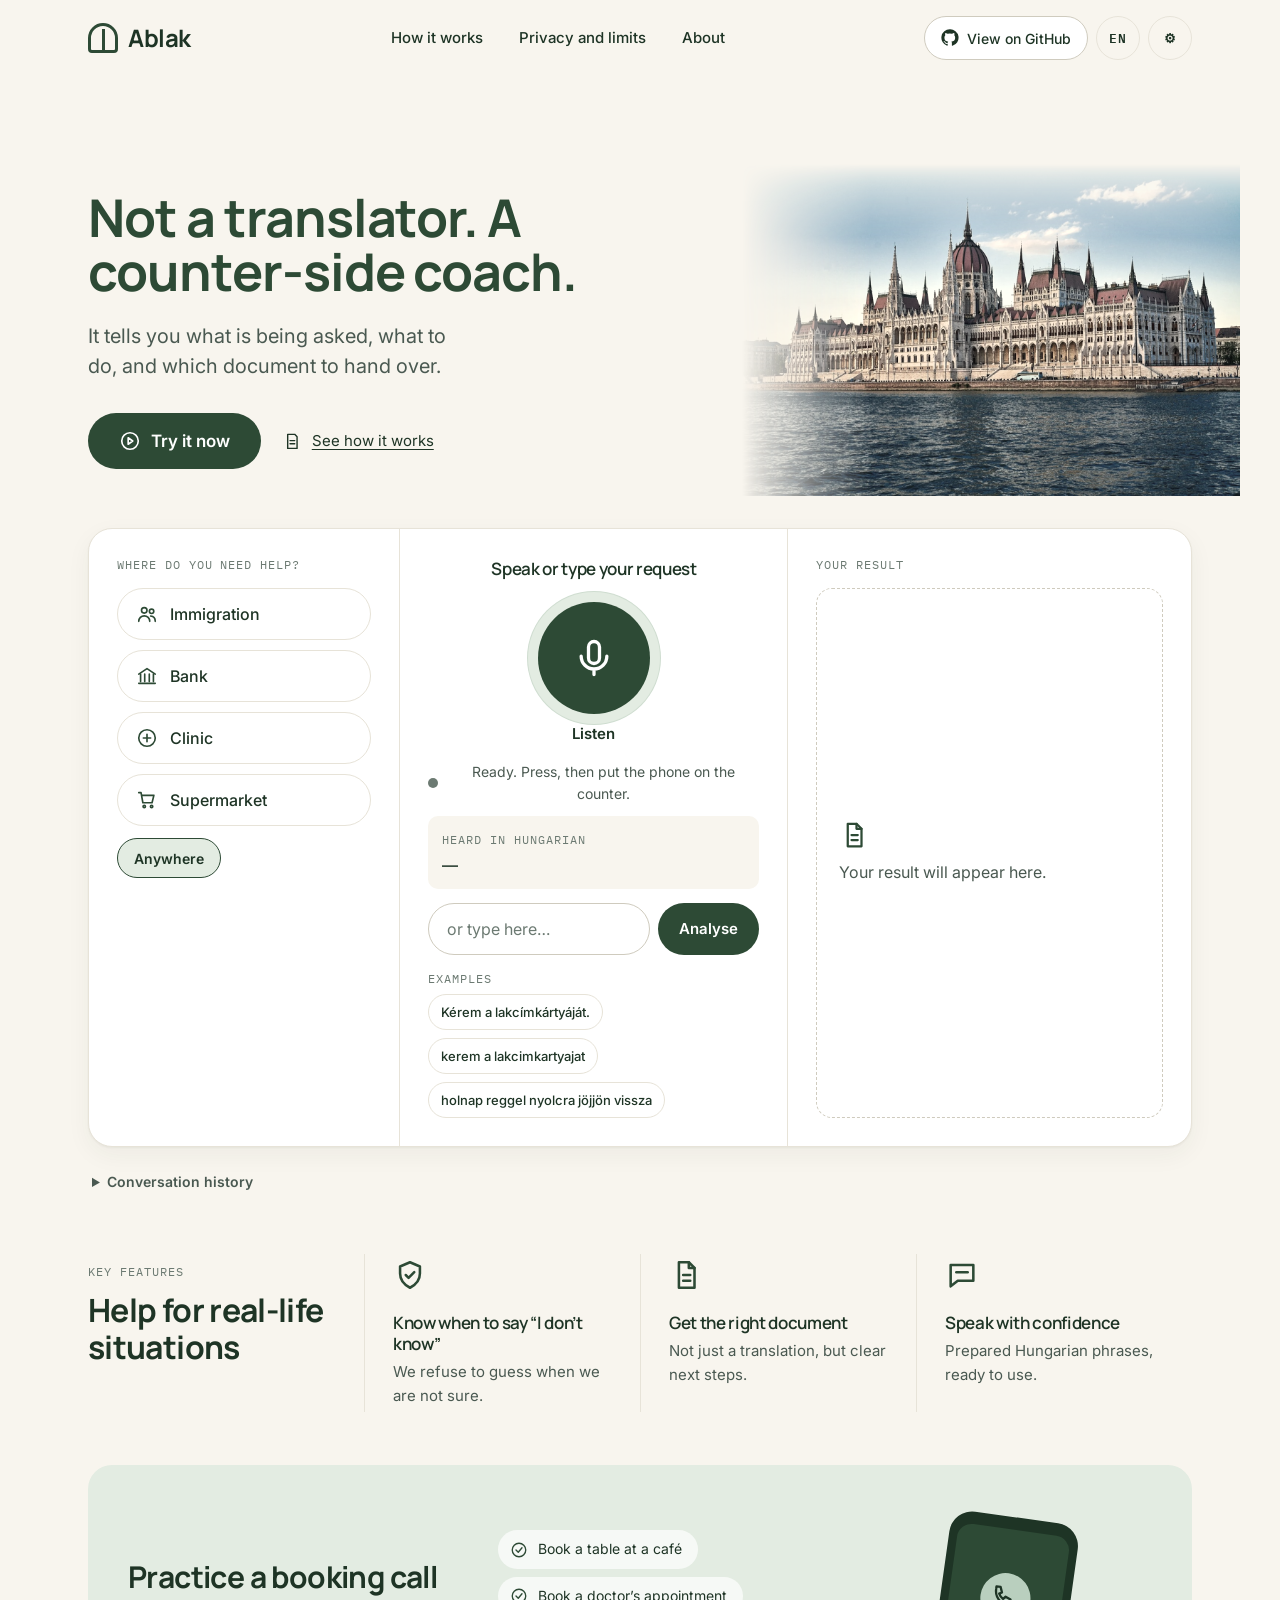
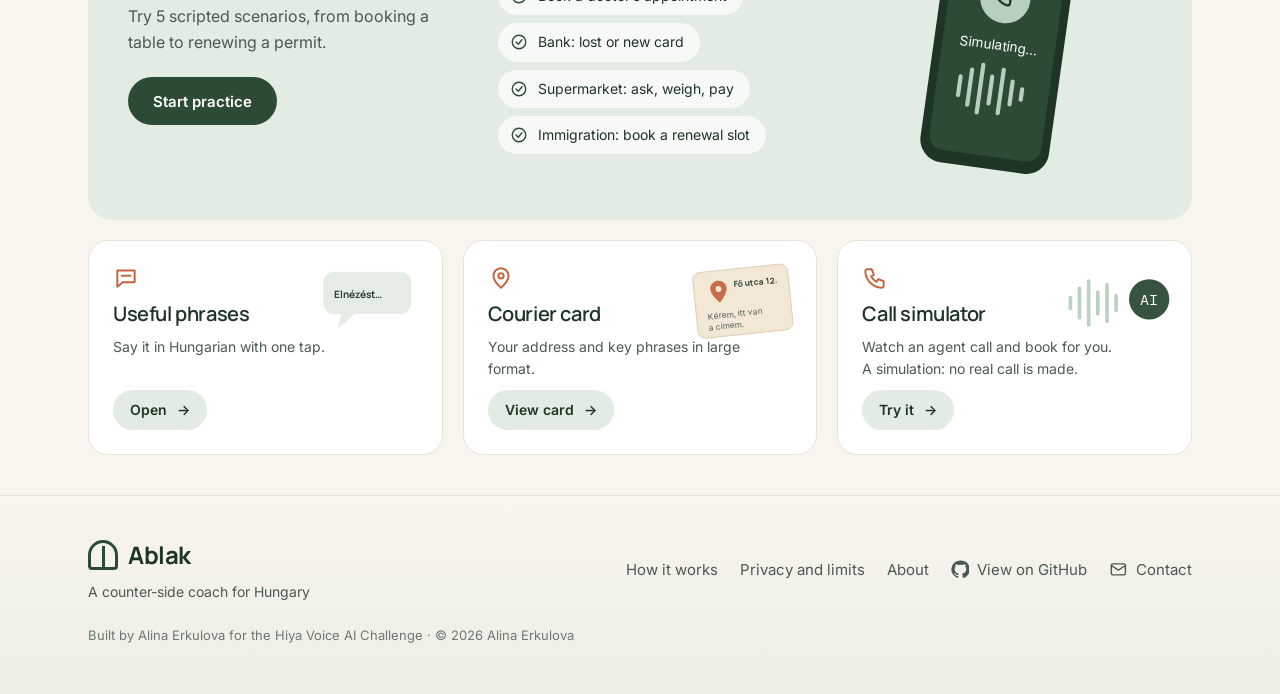
==== index.html @ 147e241e "Initial version of Ablak" ====
<!DOCTYPE html>
<html lang="en">
<head>
<meta charset="utf-8">
<meta name="viewport" content="width=device-width, initial-scale=1, viewport-fit=cover">
<meta name="description" content="Ablak is a counter-side coach for Hungary: it tells you what is being asked, what to do, and which document to hand over.">
<title>Ablak — a counter-side coach for Hungary</title>
<link rel="icon" href="data:image/svg+xml,%3Csvg xmlns='http://www.w3.org/2000/svg' viewBox='0 0 32 32'%3E%3Crect width='32' height='32' rx='6' fill='%232D4A35'/%3E%3Cg stroke='%23fff' stroke-width='2.5' fill='none'%3E%3Cpath d='M9 25V14a7 7 0 0114 0v11M16 8v17'/%3E%3C/g%3E%3C/svg%3E">
<link rel="preconnect" href="https://fonts.googleapis.com">
<link rel="preconnect" href="https://fonts.gstatic.com" crossorigin>
<link href="https://fonts.googleapis.com/css2?family=IBM+Plex+Mono:wght@400&family=Inter:wght@400;500;600&family=Manrope:wght@600;700&display=swap" rel="stylesheet">
<link rel="stylesheet" href="css/styles.css">
</head>
<body>

<header class="site-header">
  <div class="container">
    <a class="brand" href="index.html" aria-label="Ablak, home">
      <span class="brand-mark" aria-hidden="true"></span>
      <span class="brand-name">Ablak</span>
    </a>
    <nav class="site-nav" id="site-nav" aria-label="Main">
      <a href="how-it-works.html" data-i18n="nav.how"></a>
      <a href="privacy.html" data-i18n="nav.privacy"></a>
      <a href="about.html" data-i18n="nav.about"></a>
    </nav>
    <div class="header-actions">
      <a class="gh-btn" href="https://github.com/alinaerkul/ablak" rel="noopener"><svg class="i" viewBox="0 0 24 24" aria-hidden="true" style="fill:currentColor;stroke:none"><path d="M12 .5a11.5 11.5 0 00-3.64 22.41c.58.1.79-.25.79-.56v-2c-3.2.7-3.88-1.37-3.88-1.37-.52-1.33-1.28-1.69-1.28-1.69-1.05-.72.08-.7.08-.7 1.16.08 1.77 1.19 1.77 1.19 1.03 1.77 2.7 1.26 3.36.96.1-.75.4-1.26.73-1.55-2.55-.29-5.24-1.28-5.24-5.69 0-1.26.45-2.29 1.19-3.1-.12-.29-.52-1.46.11-3.05 0 0 .97-.31 3.18 1.18a11 11 0 015.78 0c2.2-1.49 3.17-1.18 3.17-1.18.63 1.59.23 2.76.11 3.05.74.81 1.19 1.84 1.19 3.1 0 4.42-2.7 5.4-5.27 5.68.41.36.78 1.06.78 2.14v3.17c0 .31.21.67.8.56A11.5 11.5 0 0012 .5z"/></svg><span data-i18n="nav.github"></span></a>
      <!-- The app explains in the user's language; Hungarian is always the
           language it listens to. This toggle changes only the former. -->
      <button id="lang-toggle" class="lang-btn" type="button" data-i18n-title="lang.switchTo">
        <span id="lang-current">EN</span>
      </button>
      <button id="settings-toggle" class="icon-btn" type="button" data-i18n-title="app.settings" aria-label="Settings">⚙</button>
      <button class="nav-toggle" id="nav-toggle" type="button" aria-expanded="false" aria-controls="site-nav" data-i18n-title="nav.menu">☰</button>
    </div>
  </div>
</header>

<!-- Support warning, shown only when the browser cannot do speech input -->
<div class="container banner-wrap">
  <div id="unsupported" class="banner banner-warn" hidden>
    <strong data-i18n="unsupported.strong"></strong>
    <span data-i18n="unsupported.text"></span>
  </div>
</div>

<main>

  <!-- ============ HERO ============ -->
  <section class="hero">
    <div class="container hero-grid">
      <div class="hero-copy">
        <h1 data-i18n="hero.title"></h1>
        <p class="hero-sub" data-i18n="hero.text"></p>
        <div class="hero-actions">
          <a class="btn btn-primary" href="#try"><svg class="i" style="width:22px;height:22px" viewBox="0 0 24 24" aria-hidden="true"><circle cx="12" cy="12" r="9"/><path d="M10 8.5l5 3.5-5 3.5z"/></svg><span data-i18n="hero.cta"></span></a>
          <!-- Switch this to the demo video once it is published. -->
          <a class="link-play" href="how-it-works.html"><svg class="i" viewBox="0 0 24 24" aria-hidden="true"><path d="M6 3h9l3 3v15H6z"/><path d="M9 11h6M9 15h6"/></svg><span data-i18n="hero.more"></span></a>
        </div>
      </div>
      <div class="hero-art">
        <img src="img/hero-parliament.jpg" alt="The Hungarian Parliament building on the Danube" width="1400" height="933" fetchpriority="high">
      </div>
    </div>
  </section>

  <!-- ============ WORKSPACE: where / speak / result ============ -->
  <div class="container">
    <div class="workspace" id="try">

      <div class="ws-col">
        <h2 class="ws-title mono" data-i18n="ws.where"></h2>
        <div class="scenario-row" id="scenario-row" role="tablist">
          <button class="chip" data-scenario="immigration" role="tab" type="button">
            <svg class="i" viewBox="0 0 24 24" aria-hidden="true"><circle cx="9" cy="8" r="3"/><path d="M3 20c0-3.3 2.7-6 6-6s6 2.7 6 6"/><circle cx="17" cy="9" r="2.4"/><path d="M16 14.2c2.7.2 5 2.4 5 5.8"/></svg>
            <span class="chip-title" data-i18n="loc.immigration"></span>
          </button>
          <button class="chip" data-scenario="bank" role="tab" type="button">
            <svg class="i" viewBox="0 0 24 24" aria-hidden="true"><path d="M3 10l9-6 9 6"/><path d="M5 10v8M9.5 10v8M14.5 10v8M19 10v8M3 20h18"/></svg>
            <span class="chip-title" data-i18n="loc.bank"></span>
          </button>
          <button class="chip" data-scenario="clinic" role="tab" type="button">
            <svg class="i" viewBox="0 0 24 24" aria-hidden="true"><circle cx="12" cy="12" r="9"/><path d="M12 8v8M8 12h8"/></svg>
            <span class="chip-title" data-i18n="loc.clinic"></span>
          </button>
          <button class="chip" data-scenario="supermarket" role="tab" type="button">
            <svg class="i" viewBox="0 0 24 24" aria-hidden="true"><path d="M3 4h2.5l2 11h10l2-8H7"/><circle cx="9" cy="19" r="1.3"/><circle cx="17" cy="19" r="1.3"/></svg>
            <span class="chip-title" data-i18n="loc.supermarket"></span>
          </button>
        </div>
        <div class="scenario-any">
          <button class="chip chip-any chip-active" data-scenario="all" role="tab" type="button" data-i18n="scenario.all"></button>
        </div>
      </div>

      <div class="ws-col ws-speak">
        <h2 class="ws-title" data-i18n="ws.speak"></h2>
        <div class="mic-wrap">
          <button id="mic-btn" class="mic-btn" type="button" aria-live="polite" data-i18n-title="mic.start"><svg viewBox="0 0 24 24" aria-hidden="true"><rect x="9" y="3" width="6" height="12" rx="3"/><path d="M5 11a7 7 0 0014 0M12 18v3"/></svg></button>
          <span class="mic-label" id="mic-label"></span>
        </div>
        <div class="status-line">
          <span id="status-dot" class="dot"></span>
          <span id="status-text"></span>
        </div>
        <div id="mic-alert" class="alert alert-error" role="alert" hidden>
          <span id="mic-alert-text" style="flex:1"></span>
          <button id="mic-retry" type="button" class="btn btn-secondary" data-i18n="err.retry"></button>
        </div>
        <div class="transcript-box">
          <span class="transcript-label" data-i18n="transcript.label"></span>
          <p id="transcript" class="transcript">—</p>
        </div>
        <div class="type-row">
          <input id="text-input" type="text" autocomplete="off" lang="hu" data-i18n-ph="ws.typeph" aria-label="Type what you heard">
          <button id="text-submit" class="btn btn-primary" type="button" data-i18n="text.submit"></button>
        </div>
        <div class="examples">
          <span class="block-label" data-i18n="text.examples"></span>
          <div id="example-list" class="alt-list"></div>
        </div>
      </div>

      <div class="ws-col ws-result">
        <h2 class="ws-title mono" data-i18n="ws.result"></h2>
        <div id="result-empty" class="result-empty">
          <svg class="i" viewBox="0 0 24 24" aria-hidden="true"><path d="M7 3h7l4 4v14H7z"/><path d="M14 3v4h4M10 12h5M10 16h5"/></svg>
          <p data-i18n="ws.empty"></p>
        </div>
        <section id="result" class="result" hidden>
          <div class="result-head">
            <span id="result-badge" class="badge">—</span>
            <span id="result-score" class="score"></span>
          </div>
          <div class="result-body">
            <div class="result-block">
              <span class="block-label" data-i18n="guide.meaning"></span>
              <p id="result-meaning" class="block-main"></p>
            </div>
            <div class="result-block">
              <span class="block-label" data-i18n="guide.action"></span>
              <p id="result-action" class="block-main"></p>
            </div>
            <div id="result-doc-wrap" class="doc-callout" hidden>
              <span class="doc-icon" aria-hidden="true">📄</span>
              <div>
                <span class="block-label" data-i18n="guide.doc"></span>
                <p id="result-doc" class="doc-name"></p>
              </div>
            </div>
            <div id="result-risk" class="risk-callout" hidden>
              <span aria-hidden="true">⚠</span>
              <p data-i18n="result.risk"></p>
            </div>
            <div id="reply-wrap" class="reply-card" hidden>
              <span class="block-label" data-i18n="guide.say"></span>
              <p id="reply-hu" class="reply-hu" lang="hu"></p>
              <p id="reply-ru" class="reply-ru"></p>
              <button id="speak-reply" class="btn btn-primary" type="button" data-i18n="result.speak"></button>
            </div>
          </div>
          <div id="alternatives" class="alternatives" hidden>
            <span class="block-label" data-i18n="result.alternatives"></span>
            <div id="alternatives-list" class="alt-list"></div>
          </div>
        </section>
      </div>
    </div>

    <details class="recent">
      <summary data-i18n="history.title"></summary>
      <ol id="history" class="history">
        <li class="history-empty" data-i18n="history.empty"></li>
      </ol>
      <button id="clear-history" class="btn btn-ghost btn-small" type="button" data-i18n="history.clear"></button>
    </details>
  </div>

  <!-- ============ KEY FEATURES ============ -->
  <section class="section">
    <div class="container features">
      <div class="features-intro">
        <span class="label" data-i18n="feat.label"></span>
        <h2 data-i18n="feat.title"></h2>
      </div>
      <div class="feat"><svg class="i" viewBox="0 0 24 24" aria-hidden="true"><path d="M12 3l7 3v5c0 5-3 8-7 10-4-2-7-5-7-10V6z"/><path d="M9 12l2 2 4-4"/></svg><h3 data-i18n="feat.1.t"></h3><p data-i18n="feat.1.d"></p></div>
      <div class="feat"><svg class="i" viewBox="0 0 24 24" aria-hidden="true"><path d="M7 3h7l4 4v14H7z"/><path d="M14 3v4h4M10 12h5M10 16h5"/></svg><h3 data-i18n="feat.2.t"></h3><p data-i18n="feat.2.d"></p></div>
      <div class="feat"><svg class="i" viewBox="0 0 24 24" aria-hidden="true"><path d="M4 5h16v11H9l-5 4z"/><path d="M8 10h8"/></svg><h3 data-i18n="feat.3.t"></h3><p data-i18n="feat.3.d"></p></div>
    </div>
  </section>

  <!-- ============ PRACTICE BAND ============ -->
  <section class="container">
    <div class="band">
      <div>
        <h2 data-i18n="prac.title"></h2>
        <p data-i18n="prac.text"></p>
        <button type="button" class="btn btn-primary" data-open="practice"><span data-i18n="prac.cta"></span></button>
      </div>
      <div class="pill-list">
        <span class="pill"><svg class="i" viewBox="0 0 24 24" aria-hidden="true"><circle cx="12" cy="12" r="9"/><path d="M8 12l3 3 5-6"/></svg><span data-i18n="prac.p1"></span></span>
        <span class="pill"><svg class="i" viewBox="0 0 24 24" aria-hidden="true"><circle cx="12" cy="12" r="9"/><path d="M8 12l3 3 5-6"/></svg><span data-i18n="prac.p2"></span></span>
        <span class="pill"><svg class="i" viewBox="0 0 24 24" aria-hidden="true"><circle cx="12" cy="12" r="9"/><path d="M8 12l3 3 5-6"/></svg><span data-i18n="prac.p3"></span></span>
        <span class="pill"><svg class="i" viewBox="0 0 24 24" aria-hidden="true"><circle cx="12" cy="12" r="9"/><path d="M8 12l3 3 5-6"/></svg><span data-i18n="prac.p4"></span></span>
        <span class="pill"><svg class="i" viewBox="0 0 24 24" aria-hidden="true"><circle cx="12" cy="12" r="9"/><path d="M8 12l3 3 5-6"/></svg><span data-i18n="prac.p5"></span></span>
      </div>
      <div class="band-art"><svg viewBox="0 0 220 270" role="img" aria-label="Phone showing a simulated call"><g transform="rotate(8 110 135)"><rect x="52" y="14" width="124" height="242" rx="22" fill="#1E3425"/><rect x="60" y="26" width="108" height="218" rx="14" fill="#2D4A35"/><circle cx="114" cy="92" r="24" fill="#B9CFBE"/><g transform="translate(102 80)" stroke="#1E3425" stroke-width="2.2" fill="none" stroke-linecap="round" stroke-linejoin="round"><path d="M2 2h4l2 5-2.5 1.5a10 10 0 004.5 4.5L12 10.5l5 2v4a2 2 0 01-2 2A14 14 0 012 4a2 2 0 010 0z"/></g><text x="114" y="142" text-anchor="middle" font-family="Inter,sans-serif" font-size="13" fill="#fff">Simulating…</text><g fill="#B9CFBE"><rect x="80" y="170" width="4" height="22" rx="2"/><rect x="90" y="162" width="4" height="38" rx="2"/><rect x="100" y="156" width="4" height="50" rx="2"/><rect x="110" y="166" width="4" height="30" rx="2"/><rect x="120" y="158" width="4" height="46" rx="2"/><rect x="130" y="168" width="4" height="26" rx="2"/><rect x="140" y="174" width="4" height="14" rx="2"/></g></g></svg></div>
    </div>

    <div id="practice-panel" class="tool-panel" hidden>
      <div class="panel">
        <div class="tool-head">
          <h2 data-i18n="prac.title"></h2>
          <button type="button" class="btn btn-ghost btn-small" data-close="practice" data-i18n="panel.close"></button>
        </div>
        <p class="hint" data-i18n="sec.practice.sub"></p>
        <div id="practice-picker" class="scn-grid"></div>
        <div id="practice-session" style="margin-top:20px" hidden>
          <div class="pr-head" style="margin-top:0">
            <h3 id="practice-name"></h3>
            <span class="pr-actions">
              <button id="practice-restart" type="button" class="btn btn-ghost btn-small" data-i18n="practice.restart"></button>
              <button id="practice-exit" type="button" class="btn btn-ghost btn-small" data-i18n="practice.exit"></button>
            </span>
          </div>
          <p id="practice-intro" class="hint"></p>
          <div id="practice-log" class="pr-log" aria-live="polite"></div>
          <div id="practice-options" class="say-grid"></div>
          <label class="pr-hard">
            <input id="practice-hard" type="checkbox">
            <span data-i18n="practice.hard"></span>
          </label>
          <div id="practice-input-row" class="text-input-row">
            <input id="practice-input" type="text" autocomplete="off" lang="hu" data-i18n-ph="practice.placeholder">
            <button id="practice-send" type="button" class="btn btn-primary" data-i18n="practice.send"></button>
            <button id="practice-mic" type="button" class="btn btn-ghost" data-i18n-title="practice.mic">🎙</button>
          </div>
        </div>
      </div>
    </div>

    <!-- ============ THREE TOOLS ============ -->
    <div class="tool-cards">
      <div class="tool-card" data-card="phrases">
        <svg class="i" style="color:var(--clay)" viewBox="0 0 24 24" aria-hidden="true"><path d="M4 5h16v11H9l-5 4z"/><path d="M8 10h8"/></svg>
        <h3 data-i18n="card.phrases.t"></h3>
        <p data-i18n="card.phrases.d"></p>
        <button type="button" class="btn btn-small" data-open="phrases"><span data-i18n="card.phrases.cta"></span> →</button>
        <svg class="tool-art" viewBox="0 0 120 96" aria-hidden="true"><rect x="10" y="14" width="96" height="46" rx="12" fill="#E3ECE2"/><path d="M30 60l-4 16 18-16z" fill="#E3ECE2"/><text x="22" y="42" font-family="Manrope,sans-serif" font-weight="700" font-size="11" fill="#1E3425">Elnézést…</text></svg>
      </div>
      <div class="tool-card" data-card="courier">
        <svg class="i" viewBox="0 0 24 24" aria-hidden="true"><path d="M12 21s-7-6-7-11a7 7 0 0114 0c0 5-7 11-7 11z"/><circle cx="12" cy="10" r="2.5"/></svg>
        <h3 data-i18n="card.courier.t"></h3>
        <p data-i18n="card.courier.d"></p>
        <button type="button" class="btn btn-small" data-open="courier"><span data-i18n="card.courier.cta"></span> →</button>
        <svg class="tool-art" viewBox="0 0 120 96" aria-hidden="true"><g transform="rotate(-6 60 48)"><rect x="8" y="10" width="104" height="72" rx="8" fill="#F3E6D3" stroke="#DCC9AC"/><path d="M26 30c0-5 4-9 9-9s9 4 9 9c0 6-9 15-9 15s-9-9-9-15z" fill="#C2653F"/><circle cx="35" cy="30" r="3.2" fill="#F3E6D3"/><text x="52" y="30" font-family="Manrope,sans-serif" font-weight="700" font-size="9" fill="#1E3425">Fő utca 12.</text><text x="20" y="62" font-family="Inter,sans-serif" font-size="9" fill="#4A5951">Kérem, itt van</text><text x="20" y="74" font-family="Inter,sans-serif" font-size="9" fill="#4A5951">a címem.</text></g></svg>
      </div>
      <div class="tool-card" data-card="sim">
        <svg class="i" viewBox="0 0 24 24" aria-hidden="true"><path d="M5 4h4l2 5-2.5 1.5a11 11 0 005 5L15 13l5 2v4a2 2 0 01-2 2A16 16 0 013 6a2 2 0 012-2z"/></svg>
        <h3 data-i18n="card.sim.t"></h3>
        <p data-i18n="card.sim.d"></p>
        <button type="button" class="btn btn-small" data-open="sim"><span data-i18n="card.sim.cta"></span> →</button>
        <svg class="tool-art" viewBox="0 0 120 96" aria-hidden="true"><g fill="#B9CFBE"><rect x="6" y="40" width="4" height="16" rx="2"/><rect x="16" y="30" width="4" height="36" rx="2"/><rect x="26" y="22" width="4" height="52" rx="2"/><rect x="36" y="34" width="4" height="28" rx="2"/><rect x="46" y="26" width="4" height="44" rx="2"/><rect x="56" y="38" width="4" height="20" rx="2"/></g><circle cx="94" cy="44" r="22" fill="#2D4A35"/><text x="94" y="50" text-anchor="middle" font-family="IBM Plex Mono,monospace" font-size="16" fill="#fff">AI</text></svg>
      </div>
    </div>

    <!-- ============ TOOL PANELS (open in place, one at a time) ============ -->
    <div id="phrases-panel" class="tool-panel" hidden>
      <div class="panel">
        <div class="tool-head">
          <h2 data-i18n="sec.phrases.title"></h2>
          <button type="button" class="btn btn-ghost btn-small" data-close="phrases" data-i18n="panel.close"></button>
        </div>
        <p class="hint" data-i18n="sec.phrases.sub" style="margin-bottom:16px"></p>
        <div id="essentials" class="say-grid essentials"></div>
        <details class="more-phrases">
          <summary data-i18n="phrases.more"></summary>
          <p class="hint" data-i18n="say.hint" style="margin:8px 0 4px"></p>
          <div id="say-list" class="say-list"></div>
        </details>
      </div>
    </div>

    <div id="courier-panel" class="tool-panel" hidden>
      <div class="panel">
        <div class="tool-head">
          <h2 data-i18n="sec.courier.title"></h2>
          <button type="button" class="btn btn-ghost btn-small" data-close="courier" data-i18n="panel.close"></button>
        </div>
        <p class="hint" data-i18n="courier.hint"></p>
        <div class="courier-grid">
          <div>
            <div class="courier-fields">
              <label class="wide"><span data-i18n="courier.name"></span><input id="courier-name" type="text" autocomplete="off"></label>
              <label class="wide"><span data-i18n="courier.streetLabel"></span><input id="courier-street" type="text" autocomplete="off" data-i18n-ph="courier.street"></label>
              <label><span data-i18n="courier.floor"></span><input id="courier-floor" type="text" autocomplete="off" inputmode="numeric"></label>
              <label><span data-i18n="courier.door"></span><input id="courier-door" type="text" autocomplete="off"></label>
              <label><span data-i18n="courier.phone"></span><input id="courier-phone" type="text" autocomplete="off" inputmode="tel"></label>
              <label><span data-i18n="courier.code"></span><input id="courier-code" type="text" autocomplete="off"></label>
            </div>
          </div>
          <div>
            <div id="courier-empty" class="card courier-empty" data-i18n="courier.empty"></div>
            <div id="courier-card" class="courier-card" hidden>
              <span class="block-label" id="courier-name-label"></span>
              <p class="courier-addr" id="courier-addr"></p>
              <p class="courier-sub" id="courier-sub"></p>
              <p class="courier-meta" id="courier-phone-out"></p>
              <p id="courier-hu" class="courier-hu" lang="hu"></p>
              <div class="courier-actions">
                <button id="courier-copy" type="button" class="btn btn-secondary" data-i18n="courier.copy"></button>
                <button id="courier-speak" type="button" class="btn btn-primary" data-i18n="courier.speak"></button>
              </div>
            </div>
          </div>
        </div>
        <div class="courier-phrases">
          <span class="block-label" data-i18n="courier.phrases"></span>
          <div id="courier-phrases" class="say-grid" style="margin-top:10px"></div>
        </div>
      </div>
    </div>

    <div id="sim-panel" class="tool-panel" hidden>
      <div class="panel">
        <div class="tool-head">
          <h2 id="sim-title"></h2>
          <button type="button" class="btn btn-ghost btn-small" data-close="sim" data-i18n="panel.close"></button>
        </div>
        <p class="hint" id="sim-hint" style="margin-bottom:12px"></p>
        <div class="alert alert-warn sim-top" role="note">
          <span class="badge badge-proto" id="sim-badge"></span>
          <span id="sim-badge-text"></span>
        </div>
        <div id="sim-picker" class="scn-grid"></div>
        <div id="sim-form" style="margin-top:20px" hidden>
          <p class="hint" id="sim-intro"></p>
          <div id="sim-fields" class="sim-fields"></div>
          <label class="pr-hard">
            <input id="sim-mute" type="checkbox">
            <span id="sim-mute-label"></span>
          </label>
          <div class="sim-controls">
            <button id="sim-start" type="button" class="btn btn-primary"></button>
            <button id="sim-end" type="button" class="btn btn-ghost" hidden></button>
            <span class="sim-status"><span id="sim-dot" class="dot"></span><span id="sim-status"></span></span>
          </div>
          <div id="sim-log" class="pr-log" aria-live="polite"></div>
        </div>
      </div>
    </div>
  </section>

</main>

<footer class="site-footer">
  <div class="container">
    <div class="footer-grid">
      <div class="footer-brand">
        <a class="brand" href="index.html" aria-label="Ablak, home">
          <span class="brand-mark" aria-hidden="true"></span>
          <span class="brand-name">Ablak</span>
        </a>
        <p data-i18n="footer.tag"></p>
      </div>
      <nav class="footer-links" aria-label="Footer">
        <a href="how-it-works.html" data-i18n="nav.how"></a>
        <a href="privacy.html" data-i18n="nav.privacy"></a>
        <a href="about.html" data-i18n="nav.about"></a>
        <a href="https://github.com/alinaerkul/ablak" rel="noopener"><svg class="i" viewBox="0 0 24 24" aria-hidden="true" style="fill:currentColor;stroke:none"><path d="M12 .5a11.5 11.5 0 00-3.64 22.41c.58.1.79-.25.79-.56v-2c-3.2.7-3.88-1.37-3.88-1.37-.52-1.33-1.28-1.69-1.28-1.69-1.05-.72.08-.7.08-.7 1.16.08 1.77 1.19 1.77 1.19 1.03 1.77 2.7 1.26 3.36.96.1-.75.4-1.26.73-1.55-2.55-.29-5.24-1.28-5.24-5.69 0-1.26.45-2.29 1.19-3.1-.12-.29-.52-1.46.11-3.05 0 0 .97-.31 3.18 1.18a11 11 0 015.78 0c2.2-1.49 3.17-1.18 3.17-1.18.63 1.59.23 2.76.11 3.05.74.81 1.19 1.84 1.19 3.1 0 4.42-2.7 5.4-5.27 5.68.41.36.78 1.06.78 2.14v3.17c0 .31.21.67.8.56A11.5 11.5 0 0012 .5z"/></svg><span data-i18n="nav.github"></span></a>
        <a href="about.html#contact"><svg class="i" viewBox="0 0 24 24" aria-hidden="true"><rect x="3" y="5" width="18" height="14" rx="2"/><path d="M3 7l9 6 9-6"/></svg><span data-i18n="footer.contact"></span></a>
      </nav>
    </div>
    <p class="footer-note"><span data-i18n="footer.text"></span> · <span data-i18n="footer.copy"></span></p>
  </div>
</footer>

<!-- ============ SETTINGS DRAWER ============ -->
<div id="settings" class="drawer" hidden>
  <div class="drawer-inner">
    <div class="drawer-head">
      <h2 data-i18n="settings.title"></h2>
      <button id="settings-close" class="icon-btn" data-i18n-title="settings.close">✕</button>
    </div>

    <div class="setting">
      <label class="setting-label" for="rate-range" data-i18n="settings.rate"></label>
      <input id="rate-range" type="range" min="0.6" max="1.1" step="0.02" value="0.92">
      <span id="rate-value" class="setting-value">0.92×</span>
    </div>

    <div class="setting">
      <label class="setting-label">
        <input id="autospeak" type="checkbox">
        <span data-i18n="settings.autospeak"></span>
      </label>
      <p class="hint" data-i18n="settings.autospeakHint"></p>
    </div>

    <hr>

    <h3 class="setting-heading" data-i18n="settings.llmHeading"></h3>
    <p class="hint" data-i18n="settings.llmHint"></p>
    <label class="setting-label" for="llm-provider" data-i18n="settings.provider"></label>
    <select id="llm-provider">
      <option value="" data-i18n="settings.providerOff"></option>
      <option value="groq">Groq</option>
      <option value="gemini">Google AI Studio (Gemini)</option>
    </select>
    <label class="setting-label" for="llm-key" data-i18n="settings.apiKey"></label>
    <input id="llm-key" type="password" placeholder="gsk_… / AIza…" autocomplete="off">
    <button id="llm-save" class="btn btn-primary btn-block" data-i18n="settings.save"></button>
    <p id="llm-status" class="hint"></p>

    <hr>

    <div class="setting">
      <h3 class="setting-heading" data-i18n="settings.voices"></h3>
      <p id="voice-report" class="hint"></p>
      <button id="voice-test" class="btn btn-ghost btn-block" data-i18n="settings.voiceTest"></button>
    </div>

    <hr>
    <p class="hint">
      <span data-i18n="settings.corpus"></span>
      <span id="corpus-size">—</span>
      <span data-i18n="settings.privacy"></span>
    </p>
  </div>
</div>

<script src="js/i18n.js"></script>
<script src="js/phrases.js"></script>
<script src="js/matcher.js"></script>
<script src="js/speech.js"></script>
<script src="js/llm.js"></script>
<script src="js/practice.js"></script>
<script src="js/courier.js"></script>
<script src="js/callsim.js"></script>
<script src="js/app.js"></script>
<script src="js/home.js"></script>
<script src="js/site.js"></script>
</body>
</html>
---- css/styles.css ----
/*
 * Ablak — design system
 * ---------------------------------------------------------------------------
 * Direction: calm civic tech with a Hungarian setting. Warm ivory ground, deep
 * green ink and buttons, soft sage panels, one clay accent. No gradients on UI,
 * no neon, nothing decorative that does not do a job.
 *
 * Constraints that came from the use case, not from taste:
 * - Read in half a second while someone waits. One idea per block.
 * - Three outcomes must be distinguishable at a glance, because acting on a
 *   wrong reading is the failure mode: high confidence (sage), check this
 *   (amber), not understood (a dashed, quiet refusal). A refusal is NOT an
 *   error: errors use the red alert style and always offer a retry.
 * - Colour is never the only cue: every state also carries text.
 * - Touch targets >= 44px, visible focus rings, reduced motion honoured.
 *
 * Class names are a contract with js/*.js. Change a name here, change it there.
 */

:root {
  --forest:     #2D4A35;
  --forest-dk:  #1E3425;
  --ivory:      #F8F5EE;
  --sage:       #B9CFBE;
  --sage-soft:  #E3ECE2;
  --amber:      #D8A75C;
  --stone:      #E7E3D8;
  --clay:       #C2653F;
  --white:      #FFFFFF;

  /* roles */
  --ink:        var(--forest-dk);
  --ink-soft:   #4A5951;
  --ink-faint:  #6C7A72;
  --paper:      var(--ivory);
  --card:       var(--white);
  --line:       var(--stone);

  --accent:     var(--forest);
  --accent-dk:  var(--forest-dk);
  --accent-tint:#EEF3EC;

  --ok:         #2D6A4F;
  --ok-tint:    #E3EEE5;
  --warn:       #7A5314;
  --warn-tint:  #F7ECD7;
  --risk:       #9B3A2E;
  --risk-tint:  #F7E6E2;

  --radius:     16px;
  --radius-sm:  10px;
  --shadow:     0 1px 2px rgba(30,52,37,.05), 0 8px 24px rgba(30,52,37,.05);

  --font:       'Inter', system-ui, -apple-system, 'Segoe UI', Roboto, Arial, sans-serif;
  --font-head:  'Manrope', 'Inter', system-ui, -apple-system, 'Segoe UI', sans-serif;
  --font-mono:  'IBM Plex Mono', ui-monospace, SFMono-Regular, Menlo, monospace;

  --gutter:     48px;
  --section:    88px;
  color-scheme: light;
}

* { box-sizing: border-box; }

/* The HTML `hidden` attribute is only a weak UA rule, so any `display`
 * declaration below silently beats it. This once made a drawer cover the
 * whole page and swallow every click. Keep this rule authoritative. */
[hidden] { display: none !important; }

html { scroll-behavior: smooth; scroll-padding-top: 84px; }
html, body {
  margin: 0; padding: 0;
  background: var(--paper);
  color: var(--ink);
  font-family: var(--font);
  font-size: 16px;
  line-height: 1.6;
  -webkit-font-smoothing: antialiased;
}
@media (prefers-reduced-motion: reduce) {
  html { scroll-behavior: auto; }
  *, *::before, *::after {
    animation-duration: .001ms !important;
    animation-iteration-count: 1 !important;
    transition-duration: .001ms !important;
  }
}

h1, h2, h3 { font-family: var(--font-head); font-weight: 700; color: var(--ink); margin: 0; letter-spacing: -.02em; }
h1 { font-size: 56px; line-height: 1.04; }
h2 { font-size: 34px; line-height: 1.15; }
h3 { font-size: 21px; line-height: 1.25; font-weight: 600; }
p  { margin: 0; }
a  { color: var(--ink); text-underline-offset: 3px; }
small, .small { font-size: 14px; }
svg.i { width: 1.25em; height: 1.25em; flex: none; stroke: currentColor; fill: none; stroke-width: 1.8; stroke-linecap: round; stroke-linejoin: round; }

:focus-visible { outline: 3px solid var(--forest); outline-offset: 2px; border-radius: 4px; }
.visually-hidden { position: absolute; width: 1px; height: 1px; overflow: hidden; clip: rect(0 0 0 0); white-space: nowrap; }

.container { max-width: 1200px; margin: 0 auto; padding: 0 var(--gutter); }
.section { padding: calc(var(--section) * .6) 0; }
.section-head { max-width: 680px; margin-bottom: 28px; }
.section-head p { margin-top: 10px; color: var(--ink-soft); font-size: 17px; }

/* technical label: small mono caps */
.label, .panel-title, .block-label, .transcript-label {
  font-family: var(--font-mono);
  font-size: 12px; font-weight: 400;
  letter-spacing: .08em; text-transform: uppercase;
  color: var(--ink-faint);
}
.panel-title { margin: 0 0 10px; }
.hint { font-size: 14px; color: var(--ink-soft); }

/* ------------------------------------------------------------- header */

.site-header {
  position: sticky; top: 0; z-index: 30;
  background: rgba(248,245,238,.94);
  backdrop-filter: saturate(1.2) blur(6px);
}
.site-header .container {
  display: flex; align-items: center; justify-content: space-between; gap: 20px;
  min-height: 76px;
}
.brand { display: flex; align-items: center; gap: 10px; text-decoration: none; }
.brand-mark {
  width: 30px; height: 30px; flex: none; position: relative;
  border: 3px solid var(--forest); border-radius: 15px 15px 4px 4px;
}
.brand-mark::after {
  content: ''; position: absolute; left: 50%; top: 3px; bottom: 0; width: 3px;
  margin-left: -1.5px; background: var(--forest);
}
.brand-name { font-family: var(--font-head); font-weight: 700; font-size: 24px; letter-spacing: -.02em; color: var(--forest-dk); }

.site-nav { display: flex; align-items: center; gap: 8px; }
.site-nav a {
  text-decoration: none; font-size: 15px; font-weight: 500; color: var(--ink);
  padding: 9px 14px; border-radius: 999px;
}
.site-nav a:hover { background: var(--stone); }
.site-nav a[aria-current="page"] { font-weight: 600; background: var(--sage-soft); }

.header-actions { display: flex; align-items: center; gap: 8px; }
.lang-btn, .icon-btn, .nav-toggle {
  height: 44px; min-width: 44px; padding: 0 12px;
  background: transparent; color: var(--ink);
  border: 1px solid var(--line); border-radius: 999px;
  font: 600 13px/1 var(--font-mono); letter-spacing: .06em; cursor: pointer;
}
.lang-btn:hover, .icon-btn:hover, .nav-toggle:hover { background: var(--stone); }
.nav-toggle { display: none; }
.gh-btn {
  display: inline-flex; align-items: center; gap: 8px; height: 44px; padding: 0 16px;
  border: 1px solid #CFCBBE; border-radius: 999px; background: var(--white);
  font: 500 14px var(--font); color: var(--ink); text-decoration: none;
}
.gh-btn:hover { border-color: var(--forest); }

/* -------------------------------------------------------------- buttons */

.btn {
  display: inline-flex; align-items: center; justify-content: center; gap: 10px;
  min-height: 48px; padding: 0 24px;
  border-radius: 999px; border: 1px solid transparent;
  font: 600 15px/1 var(--font); text-decoration: none; cursor: pointer;
  transition: background .15s, border-color .15s, color .15s, transform .05s;
}
.btn:active { transform: translateY(1px); }
.btn-primary { background: var(--forest); color: #fff; }
.btn-primary:hover { background: var(--forest-dk); }
.btn-secondary { background: var(--white); color: var(--ink); border-color: var(--forest); }
.btn-secondary:hover { background: var(--accent-tint); }
.btn-ghost { background: transparent; color: var(--ink-soft); border-color: #CFCBBE; }
.btn-ghost:hover { color: var(--ink); border-color: var(--ink-faint); background: var(--white); }
.btn-small { min-height: 40px; padding: 0 16px; font-size: 14px; background: var(--sage-soft); color: var(--forest-dk); }
.btn-small:hover { background: var(--sage); }
.btn-block { display: flex; width: 100%; }
.btn:disabled, .btn[aria-disabled="true"] { opacity: .45; cursor: not-allowed; }
.btn.is-loading { position: relative; color: transparent; pointer-events: none; }
.btn.is-loading::after {
  content: ''; position: absolute; width: 18px; height: 18px; border-radius: 50%;
  border: 2.5px solid rgba(255,255,255,.5); border-top-color: #fff;
  animation: spin .8s linear infinite;
}
@keyframes spin { to { transform: rotate(360deg); } }

/* ---------------------------------------------------------------- cards */

.panel, .card {
  background: var(--card); border: 1px solid var(--line);
  border-radius: var(--radius); padding: 24px; box-shadow: var(--shadow);
}

/* badges */
.badge {
  display: inline-flex; align-items: center; gap: 6px;
  font: 400 12px/1 var(--font-mono); letter-spacing: .06em; text-transform: uppercase;
  padding: 7px 10px; border-radius: 999px;
  background: var(--stone); color: var(--ink-soft);
}
.badge.is-confident { background: var(--ok-tint); color: var(--ok); }
.badge.is-uncertain { background: var(--warn-tint); color: var(--warn); }
.badge.is-model     { background: var(--accent-tint); color: var(--ink-soft); }
.badge-proto { background: var(--warn-tint); color: var(--warn); }
.badge-low { background: var(--stone); color: var(--ink-soft); }

/* alerts */
.alert {
  display: flex; gap: 12px; align-items: flex-start;
  border-radius: var(--radius-sm); padding: 14px 16px; font-size: 14px;
  border: 1px solid var(--line); background: var(--white); color: var(--ink);
}
.alert-info  { background: var(--accent-tint); }
.alert-warn, .banner-warn { background: var(--warn-tint); color: var(--warn); border-color: #E8D2A5; }
.alert-error { background: var(--risk-tint); color: var(--risk); border-color: #E7BDB5; }
.alert .btn { min-height: 38px; padding: 0 14px; font-size: 14px; }
.banner { border-radius: var(--radius-sm); padding: 12px 16px; font-size: 14px; }
.banner-wrap { padding-top: 8px; }

/* ----------------------------------------------------------------- hero */

.hero { position: relative; overflow: hidden; padding: 56px 0 64px; }
.hero-grid { position: relative; display: grid; grid-template-columns: 1.4fr 1fr; gap: 24px; align-items: center; min-height: 380px; }
.hero-copy { position: relative; z-index: 2; }
.hero h1 { color: var(--forest); font-size: 52px; }
.hero-sub { margin-top: 22px; font-size: 20px; line-height: 1.5; color: var(--ink-soft); max-width: 30ch; }
.hero-actions { display: flex; flex-wrap: wrap; align-items: center; gap: 12px 22px; margin-top: 32px; }
.hero-actions .btn-primary { min-height: 56px; padding: 0 30px; font-size: 17px; }
.link-play { display: inline-flex; align-items: center; gap: 10px; font-size: 15px; color: var(--ink); }
.hero-art { position: relative; z-index: 1; margin-right: calc(var(--gutter) * -1); }
.hero-art img {
  display: block; width: 100%; height: auto; aspect-ratio: 3 / 2; object-fit: cover; object-position: 50% 38%;
  /* The photo has a strong blue sky; soften it so it sits in the ivory and green palette. */
  filter: saturate(.55) brightness(1.06) contrast(.95) sepia(.14);
  -webkit-mask-image: linear-gradient(to right, transparent 0, #000 26%), linear-gradient(to bottom, transparent 0, #000 22%);
  -webkit-mask-composite: source-in;
          mask-image: linear-gradient(to right, transparent 0, #000 26%), linear-gradient(to bottom, transparent 0, #000 22%);
          mask-composite: intersect;
}

/* ------------------------------------------------------------ workspace */

.workspace {
  position: relative; z-index: 3; margin-top: -56px;
  display: grid; grid-template-columns: 1fr 1.25fr 1.3fr;
  background: var(--white); border: 1px solid var(--line); border-radius: 24px;
  box-shadow: var(--shadow);
}
.ws-col { padding: 28px; }
.ws-col + .ws-col { border-left: 1px solid var(--line); }
.ws-title { font: 600 17px var(--font-head); margin-bottom: 16px; color: var(--ink); }
.ws-title.mono { font: 400 12px var(--font-mono); letter-spacing: .08em; text-transform: uppercase; color: var(--ink-faint); }

/* location pills */
.scenario-row { display: flex; flex-direction: column; gap: 10px; }
.chip {
  display: flex; align-items: center; gap: 12px; width: 100%;
  text-align: left; cursor: pointer; font: 500 16px var(--font); color: var(--ink);
  background: var(--white); border: 1.5px solid var(--line); border-radius: 999px;
  padding: 0 18px; min-height: 52px;
  transition: border-color .15s, background .15s;
}
.chip:hover { border-color: var(--forest); }
.chip-active { border-color: var(--forest); background: var(--sage-soft); font-weight: 600; }
.chip .i { width: 22px; height: 22px; color: var(--forest); }
.chip-desc { display: none; }
.scenario-any { margin-top: 12px; }
.chip-any { min-height: 40px; width: auto; font-size: 14px; padding: 0 16px; border-style: dashed; }
.chip-any.chip-active { border-style: solid; }

/* voice and text */
.ws-speak { display: flex; flex-direction: column; align-items: center; text-align: center; }
.mic-wrap { display: flex; flex-direction: column; align-items: center; gap: 10px; margin: 6px 0 16px; }
.mic-btn {
  width: 112px; height: 112px; border: none; border-radius: 50%; cursor: pointer;
  background: var(--forest); color: #fff;
  display: flex; align-items: center; justify-content: center;
  box-shadow: 0 0 0 10px var(--sage-soft), 0 0 0 11px #CFDDD0;
  transition: background .15s, transform .1s;
}
.mic-btn:hover { background: var(--forest-dk); }
.mic-btn:active { transform: scale(.97); }
.mic-btn:disabled { opacity: .45; cursor: not-allowed; }
.mic-btn svg { width: 44px; height: 44px; stroke: currentColor; fill: none; stroke-width: 1.8; stroke-linecap: round; stroke-linejoin: round; }
.mic-btn.is-listening { background: var(--risk); animation: breathe 2s ease-in-out infinite; }
@keyframes breathe {
  0%, 100% { box-shadow: 0 0 0 10px #F1DDD9, 0 0 0 11px #E7BDB5; }
  50%      { box-shadow: 0 0 0 18px rgba(155,58,46,.10), 0 0 0 19px #E7BDB5; }
}
.mic-label { font: 600 15px var(--font); color: var(--ink); }

.status-line { display: flex; align-items: center; justify-content: center; gap: 10px; margin: 2px 0 10px; font-size: 14px; color: var(--ink-soft); }
.dot { width: 10px; height: 10px; border-radius: 50%; background: var(--ink-faint); flex: none; }
.dot.is-live { background: var(--risk); animation: pulse 1.1s infinite; }
.dot.is-thinking { background: var(--amber); }
@keyframes pulse { 0%,100% { opacity: 1 } 50% { opacity: .25 } }

#mic-alert { width: 100%; margin: 6px 0 10px; text-align: left; }
.transcript-box { width: 100%; background: var(--paper); border-radius: var(--radius-sm); padding: 10px 14px; margin-bottom: 14px; text-align: left; }
.transcript { margin-top: 2px; font-size: 16px; font-weight: 500; min-height: 1.4em; word-break: break-word; }
.transcript.is-interim { color: var(--ink-faint); font-style: italic; }

.type-row { display: flex; gap: 8px; width: 100%; }
input[type="text"], input[type="password"], select {
  width: 100%; height: 52px; padding: 0 18px;
  background: var(--white); color: var(--ink);
  border: 1px solid #CFCBBE; border-radius: 999px;
  font: 16px var(--font);
}
input[type="text"]::placeholder { color: #6C7A72; }
input:focus, select:focus { outline: 3px solid var(--forest); outline-offset: 1px; border-color: var(--forest); }
select { border-radius: var(--radius-sm); }
input[type="range"] { width: 100%; }
.type-row .btn { flex: none; min-height: 52px; padding: 0 20px; }
.examples { margin-top: 14px; width: 100%; text-align: left; }
.examples .alt-list { margin-top: 6px; }
.examples .alt-btn { font-size: 13px; padding: 7px 12px; min-height: 36px; border-radius: 999px; }

/* ------------------------------------------------------- guidance result */

.ws-result { display: flex; flex-direction: column; }
.result-empty {
  flex: 1; display: flex; flex-direction: column; justify-content: center; align-items: flex-start; gap: 10px;
  border: 1.5px dashed #CFCBBE; border-radius: var(--radius); padding: 22px; color: var(--ink-soft); min-height: 220px;
}
.result-empty .i { width: 30px; height: 30px; color: var(--forest); }

.result { background: var(--sage-soft); border: 1.5px solid var(--sage); border-radius: var(--radius); padding: 20px; }
.result.is-confident { background: var(--sage-soft); border-color: var(--sage); }
.result.is-uncertain { background: #FBF3E3; border-color: var(--amber); }
.result.is-unknown   { background: var(--white); border-style: dashed; border-color: #B9B6A8; }
.result-head { display: flex; align-items: center; justify-content: space-between; gap: 12px; margin-bottom: 14px; }
.score { font: 400 12px var(--font-mono); color: var(--ink-faint); }
.result-body { display: flex; flex-direction: column; gap: 14px; }
.block-label { display: block; margin-bottom: 4px; }
.block-main { font-size: 16px; line-height: 1.5; color: var(--ink); }

.doc-callout {
  display: flex; align-items: center; gap: 12px;
  background: var(--forest); color: #fff; border-radius: var(--radius-sm); padding: 12px 14px;
}
.doc-callout .block-label { color: rgba(255,255,255,.72); margin: 0 0 1px; }
.doc-icon { font-size: 22px; }
.doc-name { font: 700 18px var(--font-head); }

.risk-callout {
  display: flex; gap: 10px; align-items: flex-start;
  background: var(--warn-tint); color: var(--warn);
  border: 1px solid #E8D2A5; border-radius: var(--radius-sm); padding: 12px 14px; font-size: 14px;
}
.reply-card { background: var(--white); border-radius: var(--radius-sm); padding: 14px 16px; }
.reply-hu { font: 700 22px/1.25 var(--font-head); margin: 2px 0 2px; font-style: italic; }
.reply-ru { color: var(--ink-soft); margin-bottom: 12px; font-size: 15px; }
.reply-card .btn { width: 100%; }

.alternatives { margin-top: 14px; }
.alt-list { display: flex; flex-wrap: wrap; gap: 8px; margin-top: 8px; }
.alt-btn {
  border: 1px solid var(--line); background: var(--white); color: var(--ink);
  border-radius: var(--radius-sm); padding: 9px 13px; min-height: 40px;
  font: 500 14px var(--font); text-align: left; cursor: pointer;
}
.alt-btn:hover { border-color: var(--forest); }

.recent { margin-top: 16px; }
.recent summary { cursor: pointer; font-size: 14px; font-weight: 600; color: var(--ink-soft); padding: 8px 4px; }
.history { list-style: none; margin: 8px 0 12px; padding: 0; display: flex; flex-direction: column; gap: 8px; max-height: 260px; overflow-y: auto; }
.history li { background: var(--white); border: 1px solid var(--line); border-radius: var(--radius-sm); padding: 10px 14px; font-size: 14px; border-left: 4px solid var(--stone); }
.history li.is-confident { border-left-color: var(--sage); }
.history li.is-uncertain { border-left-color: var(--amber); }
.history li.is-unknown   { border-left-color: #B9B6A8; }
.history-hu { display: block; font-weight: 600; }
.history-ru { display: block; color: var(--ink-soft); }
.history-empty { color: var(--ink-faint); border-left-color: transparent !important; }

/* ------------------------------------------------------------- features */

.features { display: grid; grid-template-columns: 1fr 1fr 1fr 1fr; gap: 0; align-items: stretch; }
.features > * { padding: 4px 28px; }
.features > * + * { border-left: 1px solid var(--line); }
.features-intro { padding-left: 0 !important; }
.features-intro h2 { font-size: 32px; margin-top: 8px; }
.feat .i { width: 34px; height: 34px; color: var(--forest); margin-bottom: 12px; }
.feat h3 { font-size: 17px; margin-bottom: 6px; }
.feat p { font-size: 15px; color: var(--ink-soft); }

/* ----------------------------------------------------- practice band etc */

.band {
  position: relative; overflow: hidden;
  display: grid; grid-template-columns: 1.1fr 1fr 1fr; gap: 24px; align-items: center;
  background: var(--sage-soft); border-radius: 24px; padding: 36px 40px;
}
.band h2 { font-size: 30px; }
.band p { margin-top: 10px; color: var(--ink-soft); max-width: 34ch; }
.band .btn { margin-top: 22px; }
.pill-list { display: flex; flex-direction: column; gap: 8px; align-items: flex-start; }
.pill { display: inline-flex; align-items: center; gap: 10px; background: rgba(255,255,255,.7); border-radius: 999px; padding: 8px 16px 8px 12px; font-size: 14px; }
.pill .i { color: var(--forest); width: 18px; height: 18px; }
.band-art { display: flex; justify-content: center; }
.band-art svg { width: 100%; max-width: 230px; height: auto; }

.tool-cards { display: grid; grid-template-columns: repeat(3, 1fr); gap: 20px; margin-top: 20px; }
.tool-card {
  display: flex; flex-direction: column; gap: 10px; background: var(--white);
  border: 1px solid var(--line); border-radius: 20px; padding: 24px; position: relative; overflow: hidden;
}
.tool-card .i { width: 26px; height: 26px; color: var(--clay); }
.tool-card h3 { font-size: 20px; }
.tool-card p { font-size: 14px; color: var(--ink-soft); max-width: 28ch; }
.tool-card .btn { align-self: flex-start; margin-top: auto; }
.tool-art { position: absolute; right: 18px; top: 18px; width: 110px; opacity: .95; }
.tool-card.is-open { border-color: var(--forest); }

.tool-panel { margin-top: 20px; }
.tool-panel .panel { padding: 28px; }
.tool-head { display: flex; align-items: center; justify-content: space-between; gap: 12px; margin-bottom: 8px; }
.tool-head h2 { font-size: 26px; }

/* ---------------------------------------------------------- phrase cards */

.say-grid { display: grid; grid-template-columns: repeat(auto-fill, minmax(240px, 1fr)); gap: 14px; }
.say-grid.essentials { grid-template-columns: repeat(4, 1fr); }
.say-btn, .phrase {
  display: flex; flex-direction: column; gap: 6px; text-align: left; cursor: pointer;
  background: var(--white); border: 1px solid var(--line); border-radius: var(--radius);
  padding: 18px; font: inherit; color: var(--ink); position: relative; min-height: 116px;
  transition: border-color .15s, background .15s;
}
.say-btn:hover, .phrase:hover { border-color: var(--forest); background: var(--accent-tint); }
.say-btn span { font: 700 17px/1.3 var(--font-head); }
.say-btn small { font-size: 14px; color: var(--ink-soft); line-height: 1.4; }
.say-btn .speak-tag {
  margin-top: auto; padding-top: 8px; font: 400 12px var(--font-mono); font-style: normal; letter-spacing: .06em;
  text-transform: uppercase; color: var(--ink-soft);
}
.say-group-title { margin: 26px 0 12px; font: 400 12px var(--font-mono); letter-spacing: .08em; text-transform: uppercase; color: var(--ink-faint); }
.say-group-title:first-child { margin-top: 4px; }
.more-phrases { margin-top: 22px; border-top: 1px solid var(--line); padding-top: 14px; }
.more-phrases summary { cursor: pointer; font-weight: 600; padding: 8px 0; }

/* ------------------------------------------------- practice and simulator */

.scn-grid { display: grid; grid-template-columns: repeat(auto-fill, minmax(230px, 1fr)); gap: 14px; margin-top: 12px; }
.scn-card { display: flex; flex-direction: column; gap: 10px; text-align: left; font: inherit; color: var(--ink);
  background: var(--white); border: 1px solid var(--line); border-radius: var(--radius); padding: 20px; cursor: pointer; }
.scn-card:hover { border-color: var(--forest); }
.scn-card.is-selected { border: 2px solid var(--forest); padding: 19px; background: var(--sage-soft); }
.scn-title { font: 700 18px/1.25 var(--font-head); }
.scn-intro { font-size: 14px; color: var(--ink-soft); line-height: 1.45; }
.scn-foot { display: flex; align-items: center; justify-content: space-between; margin-top: auto; padding-top: 6px; }
.scn-go { font-weight: 600; font-size: 14px; }

.pr-head { display: flex; justify-content: space-between; align-items: center; gap: 8px; margin: 22px 0 6px; flex-wrap: wrap; }
.pr-actions { display: flex; gap: 8px; }
.pr-actions .btn { min-height: 40px; padding: 0 16px; font-size: 14px; }
.pr-log { display: flex; flex-direction: column; gap: 10px; margin: 14px 0; max-height: 420px; overflow-y: auto; padding-right: 4px; }
.pr-bubble { max-width: 86%; padding: 12px 16px; border-radius: var(--radius-sm); border: 1px solid var(--line); background: var(--card); }
.pr-clerk { align-self: flex-start; }
.pr-you { align-self: flex-end; border-color: var(--forest); background: var(--sage-soft); }
.pr-unclear { opacity: .85; border-style: dashed; }
.pr-who { font: 400 11px var(--font-mono); letter-spacing: .08em; text-transform: uppercase; color: var(--ink-faint); }
.pr-hu { margin: 2px 0 0; font-weight: 600; }
.pr-gloss { margin: 2px 0 0; font-size: 14px; color: var(--ink-soft); }
.pr-summary { border: 1px dashed var(--forest); border-radius: var(--radius-sm); padding: 14px 16px; font-size: 15px; background: var(--white); }
.pr-summary ul { margin: 6px 0 0; padding-left: 20px; }
.pr-hard { display: flex; align-items: center; gap: 8px; margin: 12px 0; font-size: 14px; }
.pr-hard input { width: 18px; height: 18px; }
#practice-mic.is-listening { border-color: var(--risk); color: var(--risk); }
.text-input-row { display: flex; gap: 8px; }
.text-input-row input { flex: 1; min-width: 0; }
.text-input-row .btn { flex: none; }

.sim-top { display: flex; flex-wrap: wrap; align-items: center; gap: 12px; margin-bottom: 14px; }
.sim-fields { display: grid; grid-template-columns: 1fr 1fr; gap: 12px; margin: 14px 0; }
.sim-field { display: flex; flex-direction: column; gap: 5px; font-size: 13px; color: var(--ink-soft); }
.sim-field input[type="text"], .sim-field select { height: 48px; font-size: 15px; }
.sim-check { grid-column: 1 / -1; flex-direction: row; align-items: center; gap: 10px; }
.sim-check input { width: 18px; height: 18px; }
.sim-controls { display: flex; flex-wrap: wrap; gap: 10px; align-items: center; margin-bottom: 8px; }
.sim-status { display: inline-flex; align-items: center; gap: 8px; font: 400 13px var(--font-mono); color: var(--ink-soft); }
.sim-outcome strong { display: block; margin-bottom: 4px; }
.sim-done { border-color: var(--sage); background: var(--ok-tint); border-style: solid; }
.sim-handover { border-color: var(--amber); background: var(--warn-tint); border-style: solid; }
.sim-declined { border-color: #B9B6A8; border-style: solid; }

/* ---------------------------------------------------------- courier card */

.courier-grid { display: grid; grid-template-columns: 1fr 1fr; gap: 24px; align-items: start; margin-top: 12px; }
.courier-fields { display: grid; grid-template-columns: 1fr 1fr; gap: 12px; }
.courier-fields label { display: flex; flex-direction: column; gap: 5px; font-size: 13px; color: var(--ink-soft); }
.courier-fields input { border-radius: var(--radius-sm); height: 48px; }
.courier-fields .wide { grid-column: 1 / -1; }
.courier-card { border: 2px solid var(--forest); border-radius: var(--radius); padding: 24px; background: var(--white); }
.courier-card .block-label { margin-bottom: 2px; }
.courier-addr { font: 700 34px/1.15 var(--font-head); letter-spacing: -.015em; margin: 4px 0 6px; word-break: break-word; }
.courier-sub { font-size: 20px; font-weight: 600; margin-bottom: 14px; }
.courier-meta { font-size: 16px; color: var(--ink-soft); margin-bottom: 4px; }
.courier-hu { margin: 14px 0; padding: 14px; background: var(--paper); border-radius: var(--radius-sm); font: 600 18px/1.35 var(--font-head); }
.courier-actions { display: flex; flex-wrap: wrap; gap: 10px; }
.courier-empty { color: var(--ink-faint); border-style: dashed; box-shadow: none; }
.courier-phrases { margin-top: 24px; }

/* ----------------------------------------------------------- footer */

.site-footer { margin-top: 40px; padding: 40px 0 48px; border-top: 1px solid var(--line); background: linear-gradient(to bottom, transparent, rgba(185,207,190,.18)); }
.footer-grid { display: flex; flex-wrap: wrap; align-items: center; justify-content: space-between; gap: 20px; }
.footer-brand p { margin-top: 6px; font-size: 14px; color: var(--ink-soft); }
.footer-links { display: flex; flex-wrap: wrap; align-items: center; gap: 8px 22px; }
.footer-links a { font-size: 15px; color: var(--ink-soft); text-decoration: none; display: inline-flex; align-items: center; gap: 8px; }
.footer-links a:hover { color: var(--ink); text-decoration: underline; }
.footer-note { margin-top: 22px; font-size: 13px; color: var(--ink-faint); }

/* --------------------------------------------------------------- drawer */

.drawer { position: fixed; inset: 0; z-index: 50; background: rgba(30,52,37,.45); display: flex; justify-content: flex-end; }
.drawer-inner { background: var(--card); width: min(430px, 100%); height: 100%; overflow-y: auto; padding: 22px 22px 56px; }
.drawer-head { display: flex; align-items: center; justify-content: space-between; margin-bottom: 14px; }
.drawer-head h2 { font-size: 22px; }
.setting { margin-bottom: 18px; }
.setting-label { display: block; font-size: 14px; font-weight: 600; margin: 12px 0 6px; }
.setting-heading { font: 600 16px var(--font-head); margin: 0 0 6px; }
.setting-value { font-size: 13px; color: var(--ink-soft); }
hr { border: none; border-top: 1px solid var(--line); margin: 20px 0; }

/* ------------------------------------------------ content pages (prose) */

.page-hero { padding: 64px 0 24px; }
.page-hero h1 { font-size: 46px; max-width: 18ch; color: var(--forest); }
.page-hero p { margin-top: 16px; font-size: 19px; color: var(--ink-soft); max-width: 60ch; }
.prose { max-width: 760px; }
.prose h2 { font-size: 30px; margin: 56px 0 14px; }
.prose h3 { margin: 28px 0 8px; }
.prose p, .prose li { color: var(--ink-soft); font-size: 17px; }
.prose p + p { margin-top: 14px; }
.prose ul, .prose ol { padding-left: 22px; margin: 12px 0; }
.prose li { margin: 6px 0; }
.prose a { color: var(--ink); font-weight: 500; }
.prose code { font: 14px var(--font-mono); background: var(--stone); padding: 2px 6px; border-radius: 6px; color: var(--ink); }
.callout { background: var(--sage-soft); border-left: 4px solid var(--forest); border-radius: var(--radius-sm); padding: 18px 20px; }
.callout p { color: var(--ink); margin: 0; }

.steps { display: grid; grid-template-columns: repeat(3, 1fr); gap: 16px; margin: 20px 0; }
.step .num { font: 400 13px var(--font-mono); color: var(--ink-faint); letter-spacing: .08em; }
.step h3 { margin: 8px 0; }
.step p { font-size: 15px; }
.conf-grid { display: grid; grid-template-columns: repeat(3, 1fr); gap: 16px; margin: 20px 0; }
.conf-card { border-radius: var(--radius); padding: 20px; border: 2px solid var(--line); background: var(--white); }
.conf-card.high { border-color: var(--sage); background: var(--sage-soft); }
.conf-card.medium { border-color: var(--amber); background: #FBF3E3; }
.conf-card.low { border-style: dashed; border-color: #B9B6A8; }
.conf-card h3 { font-size: 18px; margin: 10px 0 6px; }
.conf-card p { font-size: 15px; }
.stats { display: grid; grid-template-columns: repeat(auto-fit, minmax(160px, 1fr)); gap: 16px; margin: 20px 0; }
.stat { background: var(--white); border: 1px solid var(--line); border-radius: var(--radius); padding: 20px; }
.stat b { display: block; font: 700 44px/1 var(--font-head); letter-spacing: -.02em; color: var(--forest); }
.stat span { display: block; margin-top: 6px; font-size: 14px; color: var(--ink-soft); }
.roadmap { list-style: none; padding: 0; }
.roadmap li { display: flex; align-items: center; justify-content: space-between; gap: 12px; background: var(--white); border: 1px solid var(--line); border-radius: var(--radius-sm); padding: 14px 18px; }
.table { width: 100%; border-collapse: collapse; font-size: 15px; }
.table th, .table td { text-align: left; padding: 12px 10px; border-bottom: 1px solid var(--line); vertical-align: top; }
.table th { font: 400 12px var(--font-mono); letter-spacing: .08em; text-transform: uppercase; color: var(--ink-faint); }
.three-col { display: grid; grid-template-columns: repeat(3, 1fr); gap: 16px; margin: 20px 0; }
.three-col .card h3 { font-size: 19px; margin-bottom: 10px; }
.three-col li, .three-col p { font-size: 15px; }
.cta-band { margin-top: 56px; padding: 32px; border-radius: 24px; background: var(--forest); color: #fff; display: flex; flex-wrap: wrap; gap: 16px; align-items: center; justify-content: space-between; }
.cta-band h3 { color: #fff; }
.cta-band .btn-primary { background: #fff; color: var(--forest); }

/* -------------------------------------------------------------- responsive */

@media (max-width: 1100px) {
  .features { grid-template-columns: 1fr 1fr; gap: 28px 0; }
  .features-intro { grid-column: 1 / -1; }
  .features > *:nth-child(3) { border-left: none; padding-left: 0; }
  .band { grid-template-columns: 1fr 1fr; }
  .band-art { display: none; }
  .say-grid.essentials { grid-template-columns: repeat(2, 1fr); }
  .gh-btn span { display: none; }
  .gh-btn { padding: 0 13px; }
}
@media (max-width: 960px) {
  :root { --gutter: 28px; --section: 72px; }
  h1 { font-size: 44px; }
  h2 { font-size: 30px; }
  .hero-grid { grid-template-columns: 1fr; min-height: 0; }
  .hero h1 { font-size: 44px; }
  .hero-sub { max-width: none; }
  .hero-art { margin: 10px calc(var(--gutter) * -1) 0; }
  .hero-art img { aspect-ratio: 16 / 10; object-position: 50% 40%; -webkit-mask-image: linear-gradient(to bottom, transparent 0, #000 22%, #000 78%, transparent); mask-image: linear-gradient(to bottom, transparent 0, #000 22%, #000 78%, transparent); }
  .workspace { grid-template-columns: 1fr; margin-top: 8px; }
  .ws-col + .ws-col { border-left: none; border-top: 1px solid var(--line); }
  .scenario-row { display: grid; grid-template-columns: 1fr 1fr; }
  .tool-cards, .courier-grid, .steps, .conf-grid, .three-col { grid-template-columns: 1fr; }
  .tool-card { min-height: 0; }
}
@media (max-width: 760px) {
  .nav-toggle { display: inline-flex; align-items: center; justify-content: center; }
  .site-nav {
    display: none; position: absolute; left: 0; right: 0; top: 100%;
    flex-direction: column; align-items: stretch; gap: 2px;
    background: var(--ivory); border-bottom: 1px solid var(--line); padding: 10px var(--gutter) 16px;
  }
  .site-nav.is-open { display: flex; }
  .site-nav a { padding: 13px 14px; font-size: 16px; }
  .band { grid-template-columns: 1fr; padding: 28px 22px; }
}
@media (max-width: 600px) {
  :root { --gutter: 18px; --section: 60px; }
  h1 { font-size: 36px; }
  h2 { font-size: 26px; }
  h3 { font-size: 19px; }
  .site-header .container { min-height: 66px; }
  .brand-name { font-size: 21px; }
  .hero { padding: 24px 0 28px; }
  .hero-sub { font-size: 18px; }
  .hero-actions .btn-primary { flex: 1 1 100%; }
  .ws-col { padding: 20px; }
  .features { grid-template-columns: 1fr; }
  .features > * + * { border-left: none; padding-left: 0; }
  .features > * { padding: 0; }
  .say-grid, .say-grid.essentials, .scn-grid { grid-template-columns: 1fr; }
  .panel, .card { padding: 18px; }
  .tool-panel .panel { padding: 18px; }
  .sim-fields, .courier-fields { grid-template-columns: 1fr; }
  .courier-addr { font-size: 28px; }
  .page-hero h1 { font-size: 32px; }
  .page-hero { padding-top: 32px; }
  .prose h2 { font-size: 24px; margin-top: 40px; }
  .text-input-row { flex-wrap: wrap; }
  .text-input-row input { flex: 1 1 100%; }
  .pr-bubble { max-width: 94%; }
  .tool-art { width: 84px; }
}

/* Keep the workspace compact: three examples are enough to show the range. */
.examples .alt-btn:nth-child(n+4) { display: none; }

/* Grid and flex children default to min-width:auto, which lets a long input or
 * a row of chips push the whole workspace wider than a phone. */
.ws-col { min-width: 0; }
.type-row input { flex: 1; min-width: 0; }
@media (max-width: 960px) {
  .workspace { grid-template-columns: minmax(0, 1fr); }
}

@media (max-width: 960px) {
  .scenario-row { grid-template-columns: repeat(2, minmax(0, 1fr)); }
}
@media (max-width: 600px) {
  .chip { padding: 0 12px; gap: 8px; font-size: 15px; }
}
@media (max-width: 400px) {
  .chip { font-size: 14px; padding: 0 10px; gap: 6px; }
}
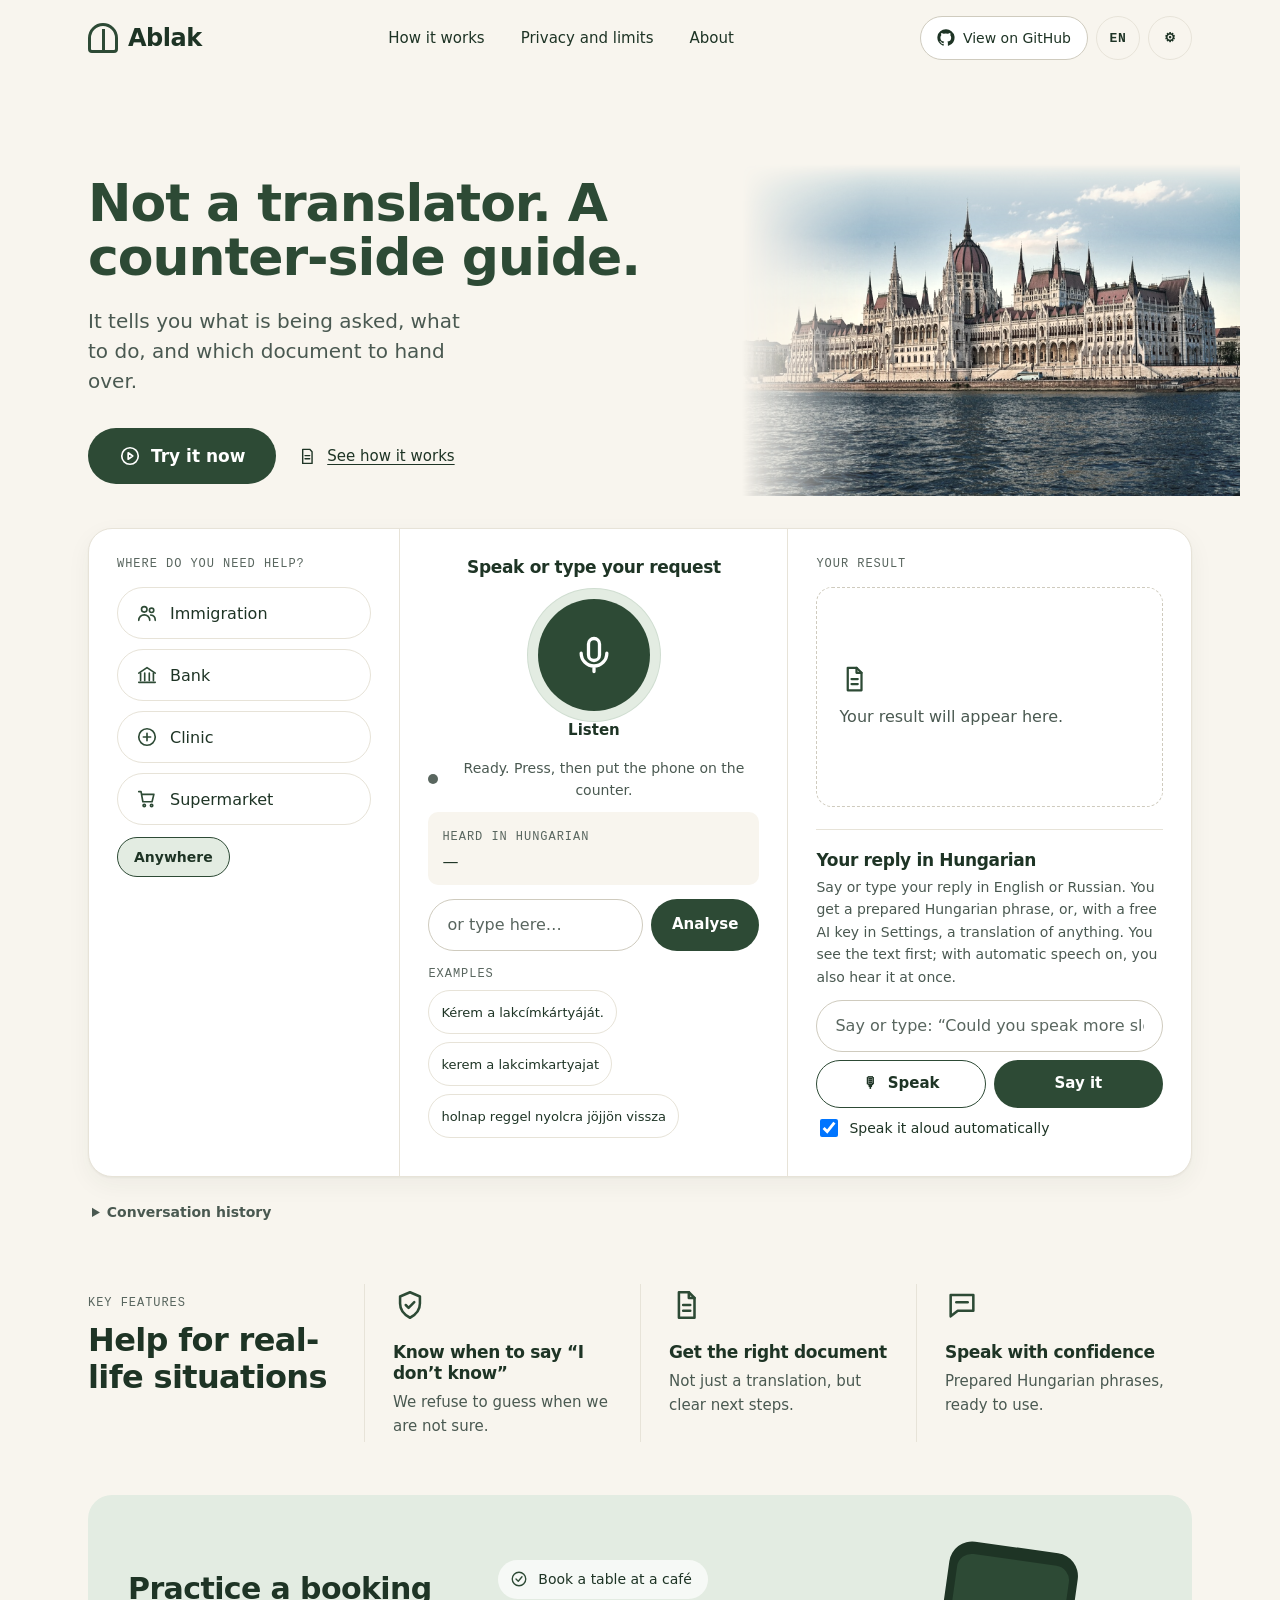
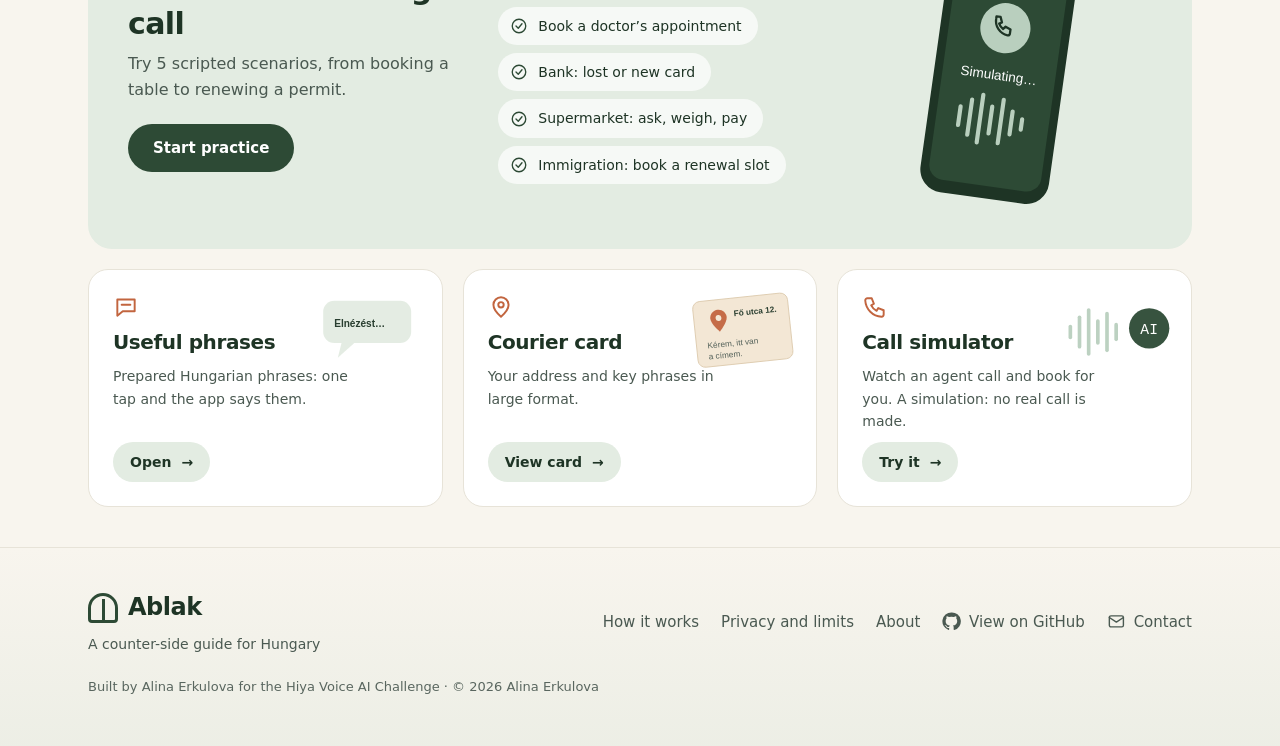
==== commit 4cea3139: "Add reply-in-Hungarian, Whisper option, redesign and honest documentation - Redesigned home page and" ====
--- a/index.html
+++ b/index.html
@@ -2,9 +2,10 @@
 <html lang="en">
 <head>
 <meta charset="utf-8">
+<meta http-equiv="Content-Security-Policy" content="default-src 'self'; script-src 'self'; style-src 'self' 'unsafe-inline' https://fonts.googleapis.com; font-src https://fonts.gstatic.com; img-src 'self' data:; connect-src 'self' https://api.groq.com https://generativelanguage.googleapis.com; media-src 'self' blob:; base-uri 'self'; form-action 'none'; object-src 'none'">
 <meta name="viewport" content="width=device-width, initial-scale=1, viewport-fit=cover">
-<meta name="description" content="Ablak is a counter-side coach for Hungary: it tells you what is being asked, what to do, and which document to hand over.">
-<title>Ablak — a counter-side coach for Hungary</title>
+<meta name="description" content="Ablak is a counter-side guide for Hungary: it tells you what is being asked, what to do, and which document to hand over.">
+<title>Ablak — a counter-side guide for Hungary</title>
 <link rel="icon" href="data:image/svg+xml,%3Csvg xmlns='http://www.w3.org/2000/svg' viewBox='0 0 32 32'%3E%3Crect width='32' height='32' rx='6' fill='%232D4A35'/%3E%3Cg stroke='%23fff' stroke-width='2.5' fill='none'%3E%3Cpath d='M9 25V14a7 7 0 0114 0v11M16 8v17'/%3E%3C/g%3E%3C/svg%3E">
 <link rel="preconnect" href="https://fonts.googleapis.com">
 <link rel="preconnect" href="https://fonts.gstatic.com" crossorigin>
@@ -165,6 +166,32 @@
             <div id="alternatives-list" class="alt-list"></div>
           </div>
         </section>
+
+      <div class="sayit reply-box">
+        <h3 id="sayit-title"></h3>
+        <p class="hint" id="sayit-hint" style="margin:6px 0 12px"></p>
+        <div class="type-row">
+          <button id="sayit-mic" type="button" class="btn btn-secondary">🎙 <span></span></button>
+          <input id="sayit-input" type="text" autocomplete="off" aria-label="Say it in Hungarian">
+          <button id="sayit-go" type="button" class="btn btn-primary"></button>
+        </div>
+        <label class="pr-hard" style="margin:8px 0 0">
+          <input id="sayit-auto" type="checkbox" checked>
+          <span id="sayit-auto-label"></span>
+        </label>
+        <p id="sayit-status" class="hint" aria-live="polite" style="margin-top:8px"></p>
+        <div id="sayit-result" class="sayit-card" hidden>
+          <div class="result-head"><span id="sayit-badge" class="badge"></span></div>
+          <p id="sayit-hu" class="reply-hu" lang="hu"></p>
+          <p id="sayit-gloss" class="reply-ru"></p>
+          <p id="sayit-note" class="hint" hidden></p>
+          <button id="sayit-speak" type="button" class="btn btn-primary"></button>
+        </div>
+        <div id="sayit-more-wrap" style="margin-top:12px" hidden>
+          <span class="block-label" id="sayit-more-label"></span>
+          <div id="sayit-more" class="alt-list"></div>
+        </div>
+      </div>
       </div>
     </div>
 
@@ -232,7 +259,7 @@
             <span data-i18n="practice.hard"></span>
           </label>
           <div id="practice-input-row" class="text-input-row">
-            <input id="practice-input" type="text" autocomplete="off" lang="hu" data-i18n-ph="practice.placeholder">
+            <input id="practice-input" type="text" autocomplete="off" lang="hu" data-i18n-ph="practice.placeholder" aria-label="Your answer in Hungarian">
             <button id="practice-send" type="button" class="btn btn-primary" data-i18n="practice.send"></button>
             <button id="practice-mic" type="button" class="btn btn-ghost" data-i18n-title="practice.mic">🎙</button>
           </div>
@@ -415,6 +442,16 @@
 
     <hr>
 
+    <h3 class="setting-heading" data-i18n="settings.wHeading"></h3>
+    <p class="hint" data-i18n="settings.wHint"></p>
+    <label class="setting-label">
+      <input id="whisper-on" type="checkbox">
+      <span data-i18n="settings.wOn"></span>
+    </label>
+    <p id="whisper-status" class="hint"></p>
+
+    <hr>
+
     <div class="setting">
       <h3 class="setting-heading" data-i18n="settings.voices"></h3>
       <p id="voice-report" class="hint"></p>
@@ -435,9 +472,11 @@
 <script src="js/matcher.js"></script>
 <script src="js/speech.js"></script>
 <script src="js/llm.js"></script>
+<script src="js/whisper.js"></script>
 <script src="js/practice.js"></script>
 <script src="js/courier.js"></script>
 <script src="js/callsim.js"></script>
+<script src="js/sayit.js"></script>
 <script src="js/app.js"></script>
 <script src="js/home.js"></script>
 <script src="js/site.js"></script>
--- a/css/styles.css
+++ b/css/styles.css
@@ -31,7 +31,7 @@
   /* roles */
   --ink:        var(--forest-dk);
   --ink-soft:   #4A5951;
-  --ink-faint:  #6C7A72;
+  --ink-faint:  #59665F;
   --paper:      var(--ivory);
   --card:       var(--white);
   --line:       var(--stone);
@@ -118,6 +118,7 @@
 .site-header {
   position: sticky; top: 0; z-index: 30;
   background: rgba(248,245,238,.94);
+  -webkit-backdrop-filter: saturate(1.2) blur(6px);   /* Safari before 18 needs the prefix */
   backdrop-filter: saturate(1.2) blur(6px);
 }
 .site-header .container {
@@ -310,7 +311,7 @@
   border: 1px solid #CFCBBE; border-radius: 999px;
   font: 16px var(--font);
 }
-input[type="text"]::placeholder { color: #6C7A72; }
+input[type="text"]::placeholder { color: #59665F; }
 input:focus, select:focus { outline: 3px solid var(--forest); outline-offset: 1px; border-color: var(--forest); }
 select { border-radius: var(--radius-sm); }
 input[type="range"] { width: 100%; }
@@ -656,3 +657,16 @@
 @media (max-width: 400px) {
   .chip { font-size: 14px; padding: 0 10px; gap: 6px; }
 }
+
+/* reply in Hungarian (lives in the result column) */
+.reply-box { margin-top: 22px; padding-top: 20px; border-top: 1px solid var(--line); }
+.reply-box h3 { font: 600 17px var(--font-head); }
+.reply-box .type-row { flex-wrap: wrap; align-items: center; }
+.reply-box .type-row input { flex: 1 1 100%; order: -1; }
+.reply-box .type-row .btn { flex: 1 1 0; min-height: 48px; white-space: nowrap; }
+.sayit-card { margin-top: 12px; border: 1.5px solid var(--sage); background: var(--sage-soft); border-radius: var(--radius); padding: 18px; }
+.sayit-card.is-model { border-color: #CFCBBE; background: var(--white); border-style: dashed; }
+#sayit-mic.is-listening { border-color: var(--risk); color: var(--risk); }
+
+/* Example chips are tappable: keep them at a real touch size. */
+.examples .alt-btn { min-height: 44px; }
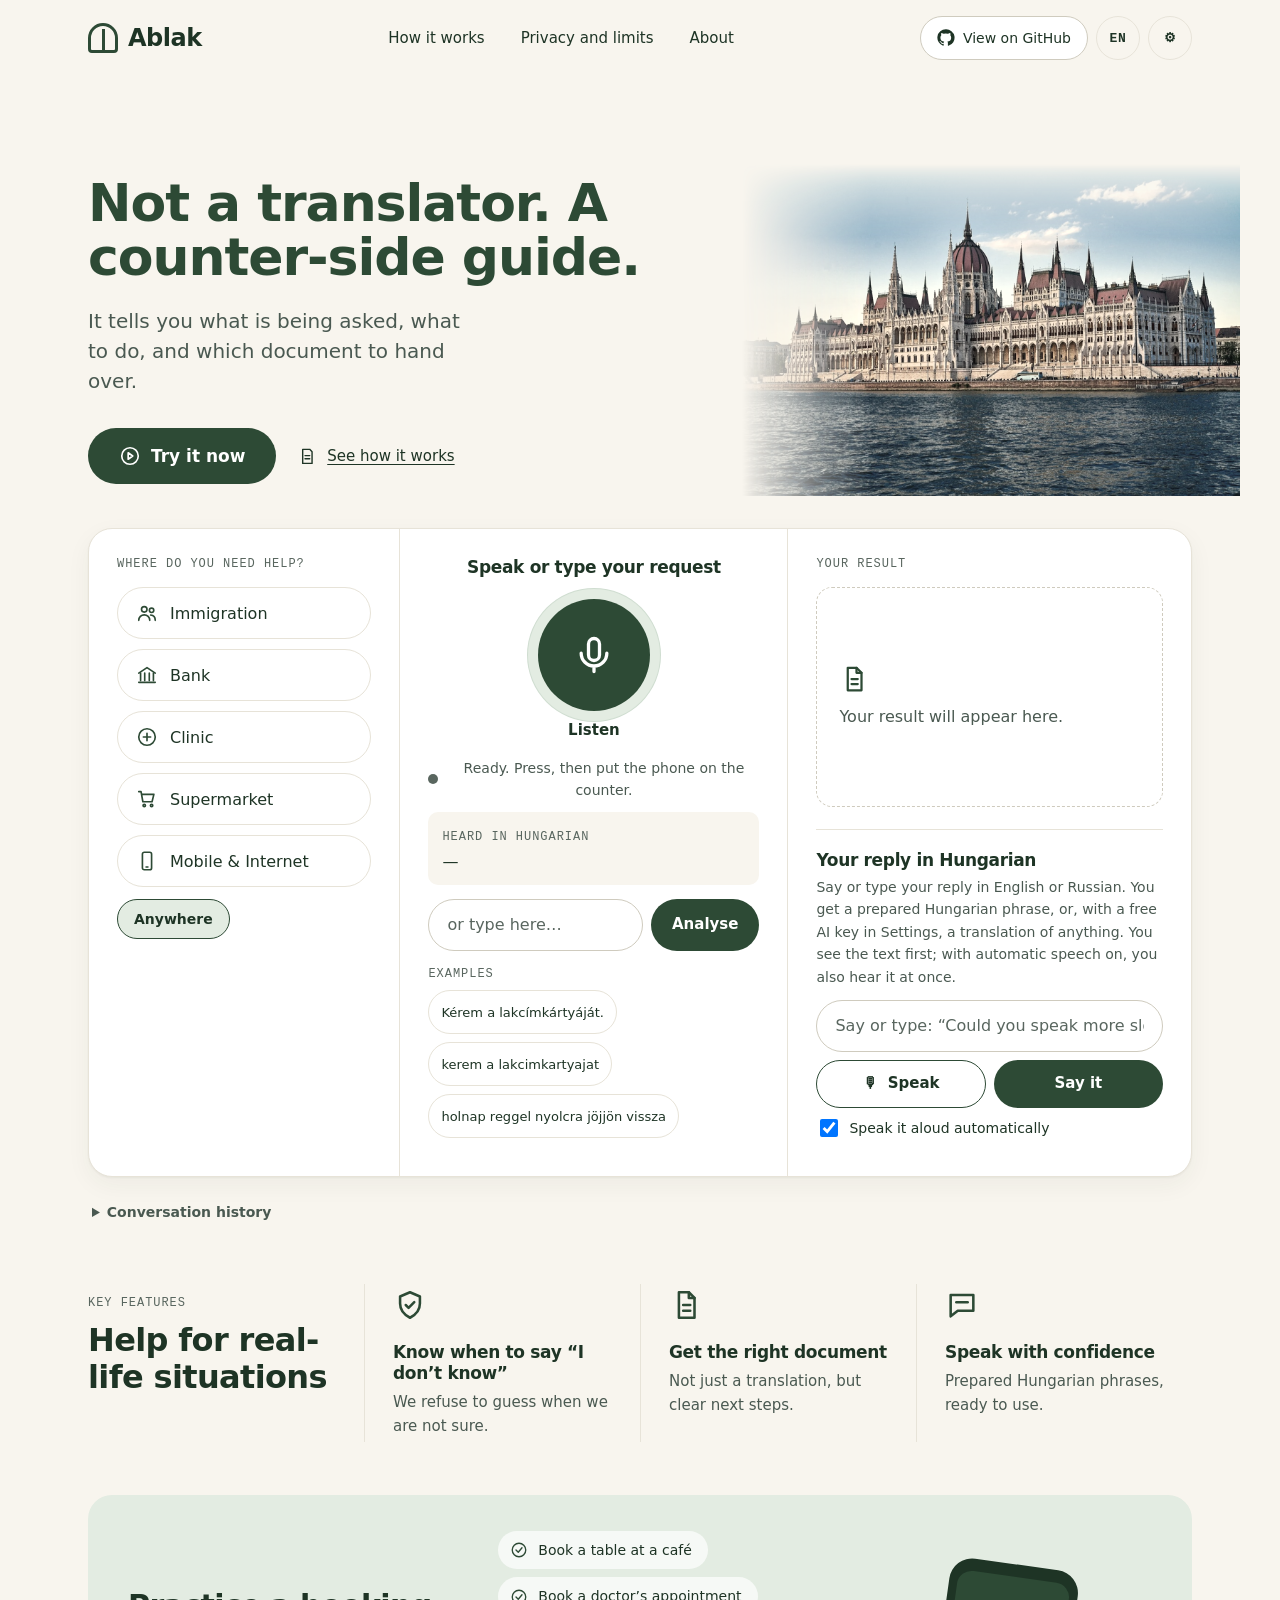
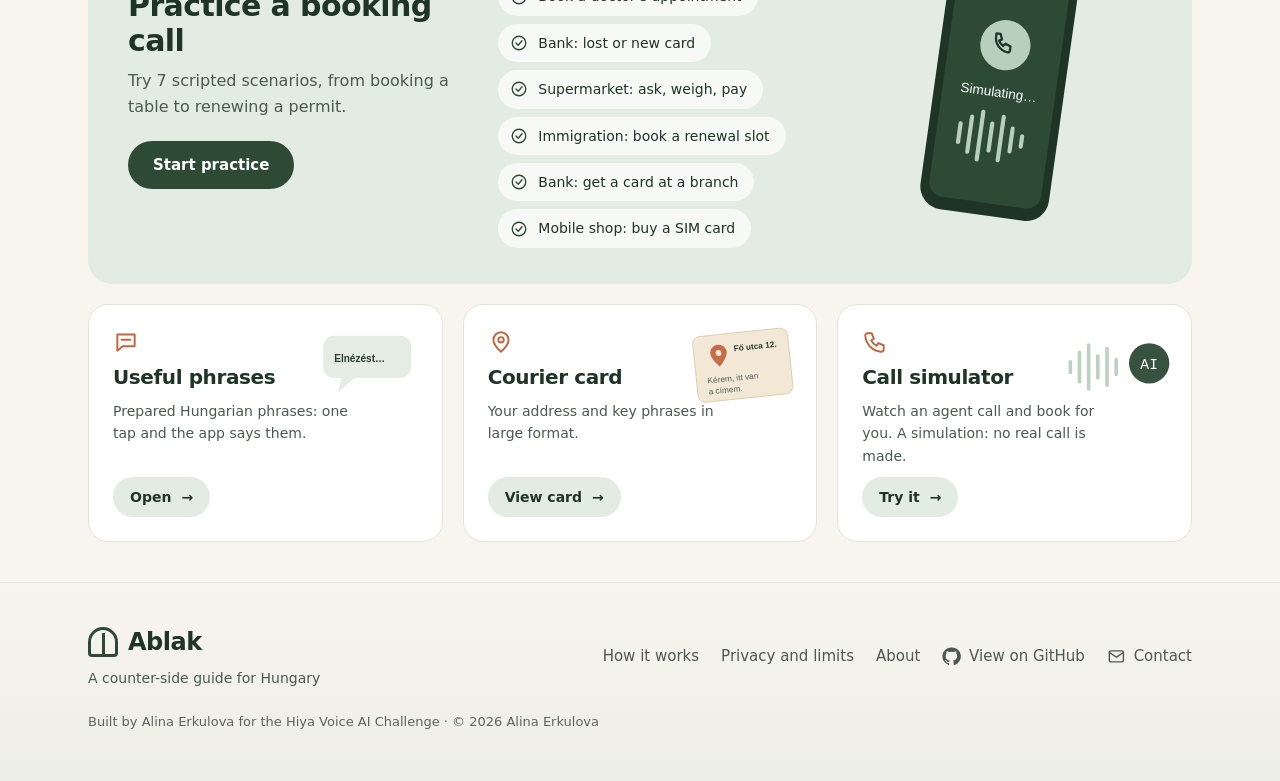
==== commit 0c2eb2c6: "Add Mobile & Internet, bank branch practice, and decision log - New place: Mobile & Internet, with 1" ====
--- a/index.html
+++ b/index.html
@@ -89,6 +89,10 @@
             <svg class="i" viewBox="0 0 24 24" aria-hidden="true"><path d="M3 4h2.5l2 11h10l2-8H7"/><circle cx="9" cy="19" r="1.3"/><circle cx="17" cy="19" r="1.3"/></svg>
             <span class="chip-title" data-i18n="loc.supermarket"></span>
           </button>
+          <button class="chip" data-scenario="telecom" role="tab" type="button">
+            <svg class="i" viewBox="0 0 24 24" aria-hidden="true"><rect x="7" y="2.5" width="10" height="19" rx="2"/><path d="M11 18.5h2"/></svg>
+            <span class="chip-title" data-i18n="loc.telecom"></span>
+          </button>
         </div>
         <div class="scenario-any">
           <button class="chip chip-any chip-active" data-scenario="all" role="tab" type="button" data-i18n="scenario.all"></button>
@@ -231,6 +235,8 @@
         <span class="pill"><svg class="i" viewBox="0 0 24 24" aria-hidden="true"><circle cx="12" cy="12" r="9"/><path d="M8 12l3 3 5-6"/></svg><span data-i18n="prac.p3"></span></span>
         <span class="pill"><svg class="i" viewBox="0 0 24 24" aria-hidden="true"><circle cx="12" cy="12" r="9"/><path d="M8 12l3 3 5-6"/></svg><span data-i18n="prac.p4"></span></span>
         <span class="pill"><svg class="i" viewBox="0 0 24 24" aria-hidden="true"><circle cx="12" cy="12" r="9"/><path d="M8 12l3 3 5-6"/></svg><span data-i18n="prac.p5"></span></span>
+        <span class="pill"><svg class="i" viewBox="0 0 24 24" aria-hidden="true"><circle cx="12" cy="12" r="9"/><path d="M8 12l3 3 5-6"/></svg><span data-i18n="prac.p6"></span></span>
+        <span class="pill"><svg class="i" viewBox="0 0 24 24" aria-hidden="true"><circle cx="12" cy="12" r="9"/><path d="M8 12l3 3 5-6"/></svg><span data-i18n="prac.p7"></span></span>
       </div>
       <div class="band-art"><svg viewBox="0 0 220 270" role="img" aria-label="Phone showing a simulated call"><g transform="rotate(8 110 135)"><rect x="52" y="14" width="124" height="242" rx="22" fill="#1E3425"/><rect x="60" y="26" width="108" height="218" rx="14" fill="#2D4A35"/><circle cx="114" cy="92" r="24" fill="#B9CFBE"/><g transform="translate(102 80)" stroke="#1E3425" stroke-width="2.2" fill="none" stroke-linecap="round" stroke-linejoin="round"><path d="M2 2h4l2 5-2.5 1.5a10 10 0 004.5 4.5L12 10.5l5 2v4a2 2 0 01-2 2A14 14 0 012 4a2 2 0 010 0z"/></g><text x="114" y="142" text-anchor="middle" font-family="Inter,sans-serif" font-size="13" fill="#fff">Simulating…</text><g fill="#B9CFBE"><rect x="80" y="170" width="4" height="22" rx="2"/><rect x="90" y="162" width="4" height="38" rx="2"/><rect x="100" y="156" width="4" height="50" rx="2"/><rect x="110" y="166" width="4" height="30" rx="2"/><rect x="120" y="158" width="4" height="46" rx="2"/><rect x="130" y="168" width="4" height="26" rx="2"/><rect x="140" y="174" width="4" height="14" rx="2"/></g></g></svg></div>
     </div>
